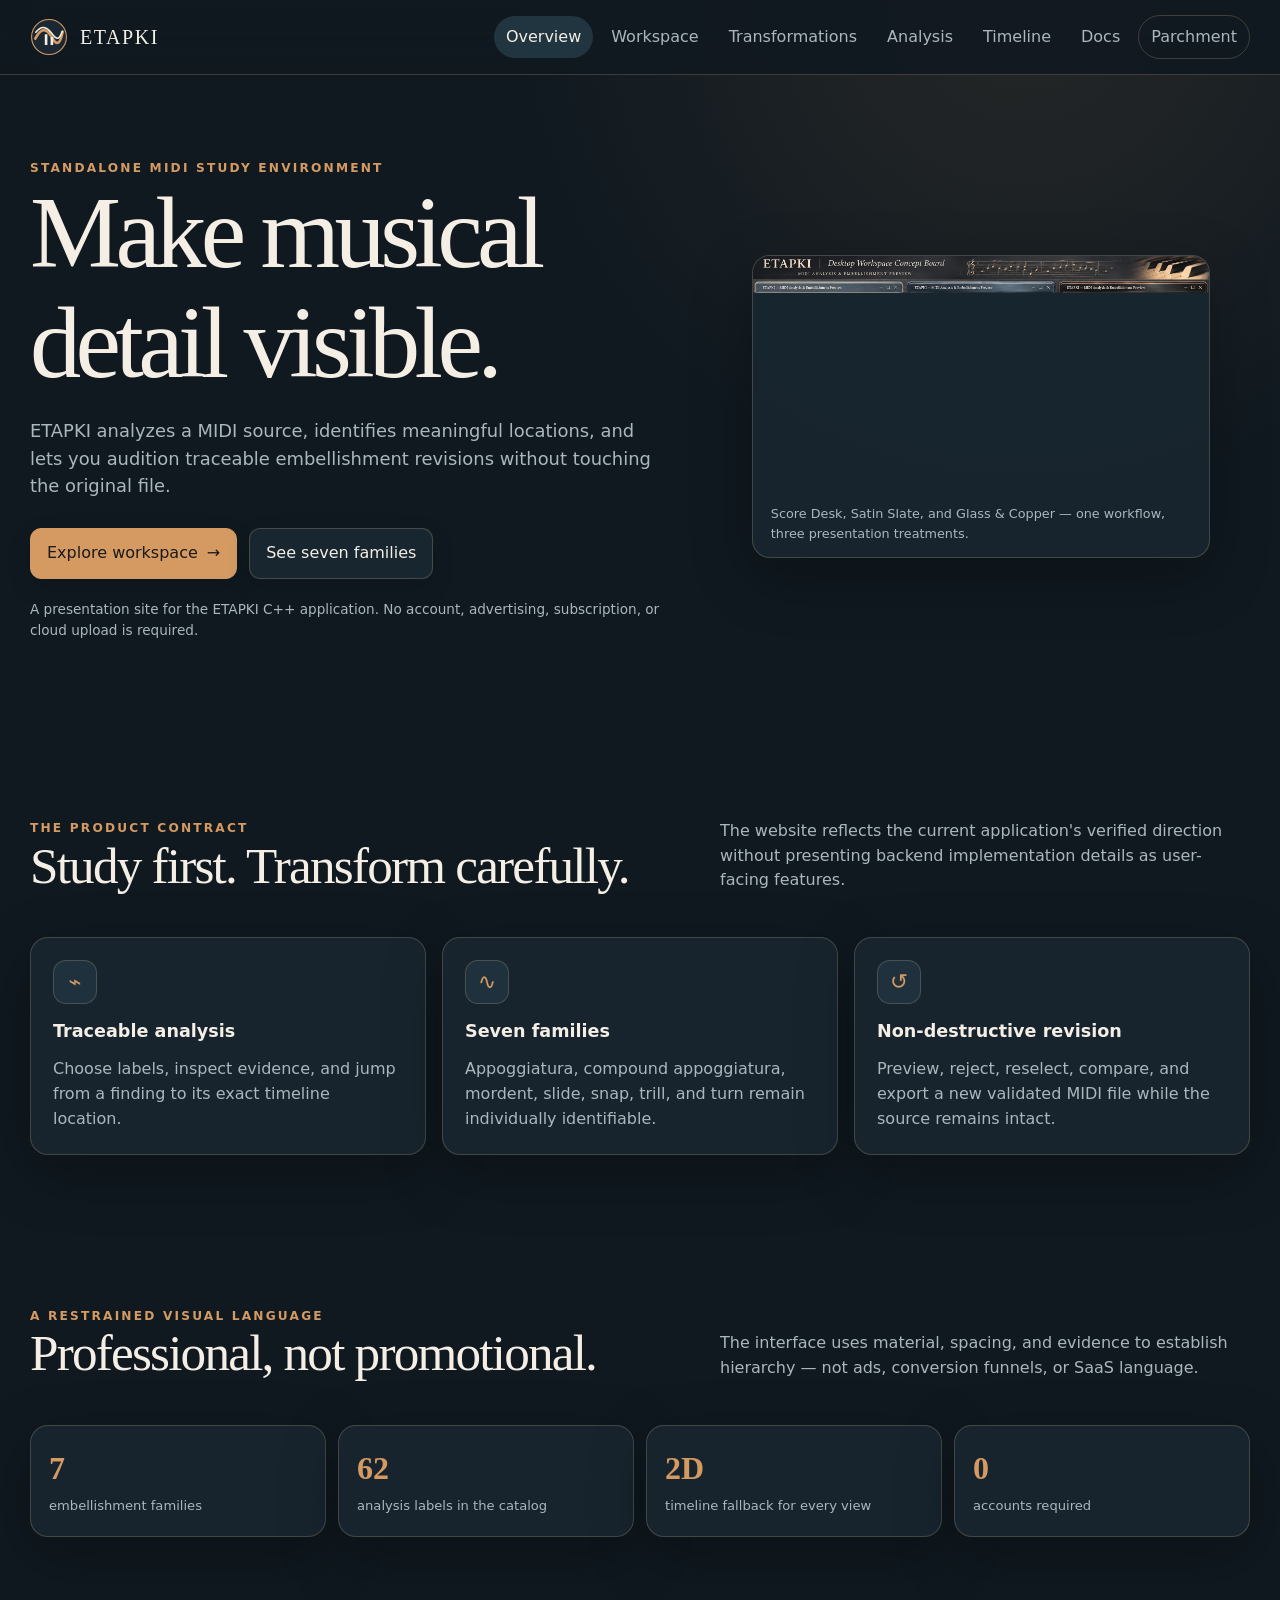
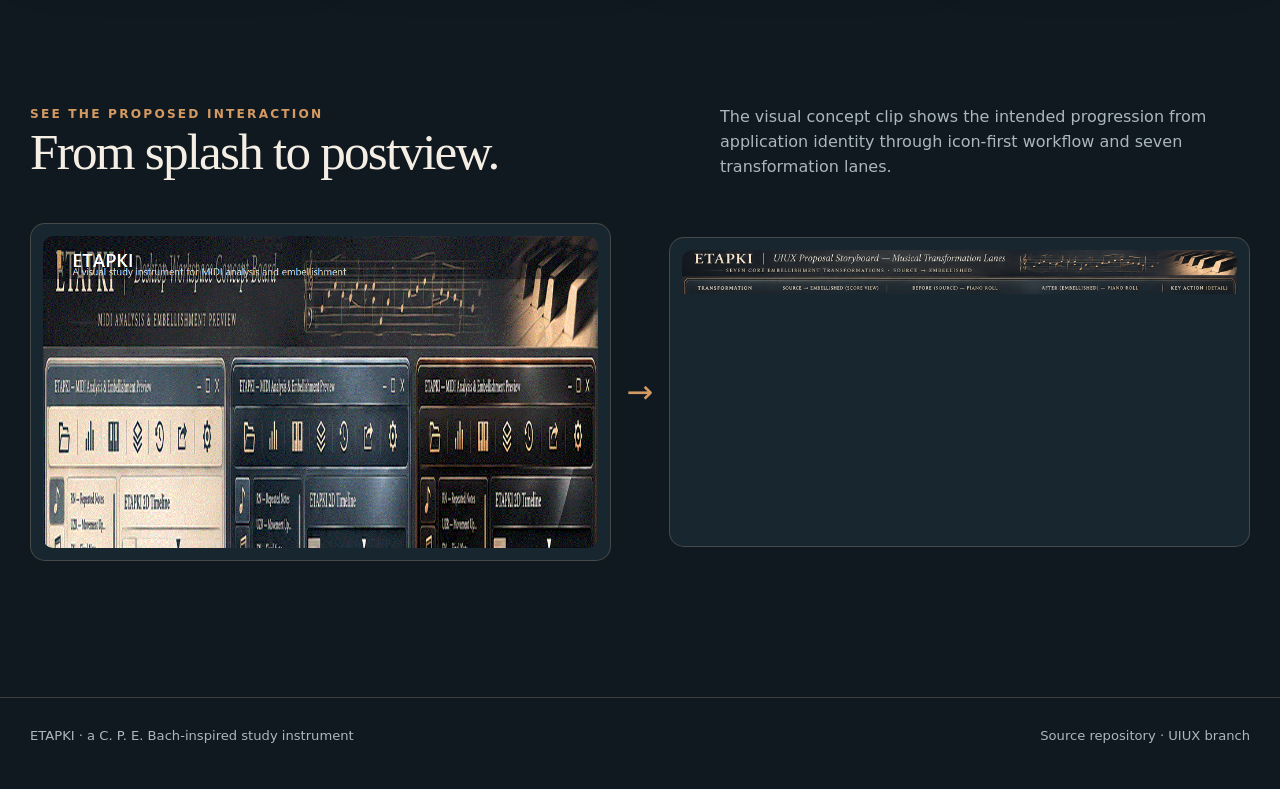
==== ETAPKI/index.html @ e54b06b9 "Add ETAPKI multi-page UIUX site" ====
<!doctype html>
<html lang="en" data-theme="midnight">
<head>
  <meta charset="utf-8">
  <meta name="viewport" content="width=device-width, initial-scale=1">
  <meta name="description" content="ETAPKI — a non-destructive MIDI analysis, embellishment, preview, and export environment.">
  <title>ETAPKI — MIDI Analysis & Embellishment</title>
  <link rel="icon" href="assets/favicon.svg">
  <link rel="stylesheet" href="styles.css">
</head>
<body>
<div class="site-shell">
  <header class="topbar"><div class="container nav">
    <a class="brand" href="index.html"><img src="assets/logo-mark.svg" alt=""><span>ETAPKI</span></a>
    <nav class="nav-links" aria-label="Primary navigation">
      <a href="index.html" aria-current="page">Overview</a>
      <a href="workspace.html">Workspace</a>
      <a href="transformations.html">Transformations</a>
      <a href="analysis.html">Analysis</a>
      <a href="timeline.html">Timeline</a>
      <a href="documentation.html">Docs</a>
      <button class="theme-toggle" data-theme-toggle type="button">Parchment</button>
    </nav>
  </div></header>

  <main>
    <section class="container hero">
      <div>
        <div class="eyebrow">Standalone MIDI study environment</div>
        <h1>Make musical detail visible.</h1>
        <p class="lede">ETAPKI analyzes a MIDI source, identifies meaningful locations, and lets you audition traceable embellishment revisions without touching the original file.</p>
        <div class="actions"><a class="button primary" href="workspace.html">Explore workspace <span aria-hidden="true">→</span></a><a class="button" href="transformations.html">See seven families</a></div>
        <p class="hero-note">A presentation site for the ETAPKI C++ application. No account, advertising, subscription, or cloud upload is required.</p>
      </div>
      <figure class="hero-panel"><img src="assets/uiux-concept-board.png" alt="Three ETAPKI workspace material directions with an icon toolbar and musical timeline"><figcaption class="caption">Score Desk, Satin Slate, and Glass &amp; Copper — one workflow, three presentation treatments.</figcaption></figure>
    </section>

    <section class="section"><div class="container">
      <div class="section-heading"><div><div class="eyebrow">The product contract</div><h2>Study first. Transform carefully.</h2></div><p>The website reflects the current application's verified direction without presenting backend implementation details as user-facing features.</p></div>
      <div class="grid-3">
        <article class="card"><div class="card-icon">⌁</div><h3>Traceable analysis</h3><p>Choose labels, inspect evidence, and jump from a finding to its exact timeline location.</p></article>
        <article class="card"><div class="card-icon">∿</div><h3>Seven families</h3><p>Appoggiatura, compound appoggiatura, mordent, slide, snap, trill, and turn remain individually identifiable.</p></article>
        <article class="card"><div class="card-icon">↺</div><h3>Non-destructive revision</h3><p>Preview, reject, reselect, compare, and export a new validated MIDI file while the source remains intact.</p></article>
      </div>
    </div></section>

    <section class="section"><div class="container">
      <div class="section-heading"><div><div class="eyebrow">A restrained visual language</div><h2>Professional, not promotional.</h2></div><p>The interface uses material, spacing, and evidence to establish hierarchy — not ads, conversion funnels, or SaaS language.</p></div>
      <div class="stat-row"><div class="metric"><strong>7</strong><span>embellishment families</span></div><div class="metric"><strong>62</strong><span>analysis labels in the catalog</span></div><div class="metric"><strong>2D</strong><span>timeline fallback for every view</span></div><div class="metric"><strong>0</strong><span>accounts required</span></div></div>
    </div></section>

    <section class="section"><div class="container">
      <div class="section-heading"><div><div class="eyebrow">See the proposed interaction</div><h2>From splash to postview.</h2></div><p>The visual concept clip shows the intended progression from application identity through icon-first workflow and seven transformation lanes.</p></div>
      <div class="compare"><div class="compare-panel"><img src="assets/concept-preview.gif" alt="Animated ETAPKI UIUX concept preview"></div><div class="compare-arrow" aria-hidden="true">→</div><div class="compare-panel"><img src="assets/seven-transformation-lanes.png" alt="Seven musical transformation lanes showing source and embellished patterns"></div></div>
    </div></section>
  </main>
  <footer class="footer"><div class="container footer-row"><span>ETAPKI · a C. P. E. Bach-inspired study instrument</span><span><a href="https://github.com/Harris-Software-Solutions-LLC/ETAPKI">Source repository</a> · UIUX branch</span></div></footer>
</div>
<script src="app.js"></script>
</body>
</html>
---- ETAPKI/styles.css ----
:root {
  color-scheme: dark;
  --ink: #f4eee5;
  --muted: #aab7bd;
  --canvas: #101920;
  --panel: #182630;
  --panel-raised: #213541;
  --line: rgba(229, 194, 149, .22);
  --copper: #d49a62;
  --blue: #73a9c7;
  --green: #79b392;
  --red: #e17c72;
  --shadow: 0 18px 60px rgba(0, 0, 0, .28);
  --radius: 18px;
  --max: 1220px;
  font-family: Inter, ui-sans-serif, system-ui, -apple-system, BlinkMacSystemFont, "Segoe UI", sans-serif;
}

html[data-theme="parchment"] {
  color-scheme: light;
  --ink: #1c2b35;
  --muted: #53616a;
  --canvas: #f3efe6;
  --panel: #e6e0d4;
  --panel-raised: #fbf9f4;
  --line: rgba(36, 55, 70, .17);
  --shadow: 0 18px 60px rgba(54, 44, 30, .14);
}

html[data-theme="gloss"] {
  --canvas: #0b1117;
  --panel: rgba(31, 45, 56, .9);
  --panel-raised: rgba(42, 57, 68, .94);
  --line: rgba(242, 211, 173, .35);
  --shadow: 0 22px 70px rgba(0, 0, 0, .46);
}

* { box-sizing: border-box; }
body { margin: 0; min-width: 320px; background: var(--canvas); color: var(--ink); line-height: 1.55; }
a { color: inherit; text-decoration: none; }
button, input { font: inherit; }
button { color: inherit; }

.site-shell { min-height: 100vh; background: radial-gradient(circle at 80% 0, rgba(212,154,98,.11), transparent 32rem), var(--canvas); }
.container { width: min(calc(100% - 40px), var(--max)); margin: 0 auto; }
.topbar { position: sticky; top: 0; z-index: 20; border-bottom: 1px solid var(--line); background: color-mix(in srgb, var(--canvas) 88%, transparent); backdrop-filter: blur(18px); }
.nav { display: flex; align-items: center; justify-content: space-between; min-height: 74px; gap: 24px; }
.brand { display: inline-flex; align-items: center; gap: 12px; font-family: Georgia, serif; font-size: 1.25rem; letter-spacing: .08em; }
.brand img { width: 38px; height: 38px; }
.nav-links { display: flex; align-items: center; gap: 6px; flex-wrap: wrap; }
.nav-links a, .nav-links button { border: 0; border-radius: 999px; background: transparent; color: var(--muted); padding: 9px 12px; cursor: pointer; }
.nav-links a:hover, .nav-links a[aria-current="page"], .nav-links button:hover { background: var(--panel-raised); color: var(--ink); }
.theme-toggle { border: 1px solid var(--line) !important; }

.hero { display: grid; grid-template-columns: 1.08fr .92fr; align-items: center; gap: 50px; padding: 84px 0 72px; }
.eyebrow { color: var(--copper); font-size: .76rem; font-weight: 800; letter-spacing: .18em; text-transform: uppercase; }
h1, h2, h3 { line-height: 1.08; margin: 0 0 16px; }
h1 { max-width: 760px; font-family: Georgia, serif; font-size: clamp(3rem, 8vw, 6.7rem); font-weight: 500; letter-spacing: -.055em; }
h2 { font-family: Georgia, serif; font-size: clamp(2rem, 4vw, 3.5rem); font-weight: 500; letter-spacing: -.035em; }
h3 { font-size: 1.1rem; }
.lede { max-width: 650px; color: var(--muted); font-size: 1.12rem; }
.actions { display: flex; gap: 12px; flex-wrap: wrap; margin-top: 28px; }
.button { display: inline-flex; align-items: center; justify-content: center; gap: 9px; border: 1px solid var(--line); border-radius: 11px; padding: 12px 16px; background: var(--panel); color: var(--ink); cursor: pointer; box-shadow: 0 8px 24px rgba(0,0,0,.12); }
.button:hover, .button.primary { border-color: var(--copper); background: color-mix(in srgb, var(--copper) 20%, var(--panel)); }
.button.primary { background: var(--copper); color: #1a1a19; }
.button.small { padding: 8px 11px; font-size: .86rem; }
.hero-note { margin-top: 20px; color: var(--muted); font-size: .85rem; }

.hero-panel, .card, .workspace-panel, .timeline-card, .metric { border: 1px solid var(--line); border-radius: var(--radius); background: color-mix(in srgb, var(--panel) 93%, transparent); box-shadow: var(--shadow); }
.hero-panel { position: relative; overflow: hidden; }
.hero-panel img { display: block; width: 100%; height: auto; }
.hero-panel .caption { padding: 14px 18px; color: var(--muted); font-size: .8rem; }

.section { padding: 76px 0; }
.section-heading { display: flex; justify-content: space-between; align-items: end; gap: 28px; margin-bottom: 28px; }
.section-heading p { max-width: 530px; color: var(--muted); }
.grid-3 { display: grid; grid-template-columns: repeat(3, 1fr); gap: 16px; }
.grid-2 { display: grid; grid-template-columns: repeat(2, 1fr); gap: 18px; }
.card { padding: 22px; }
.card p { color: var(--muted); margin-bottom: 0; }
.card-icon, .family-icon, .tool-icon { display: inline-grid; place-items: center; border: 1px solid var(--line); color: var(--copper); background: color-mix(in srgb, var(--panel-raised) 80%, transparent); }
.card-icon { width: 44px; height: 44px; border-radius: 13px; margin-bottom: 18px; font-size: 1.35rem; }
.tag { display: inline-flex; border: 1px solid var(--line); border-radius: 999px; padding: 4px 9px; color: var(--muted); font-size: .74rem; }
.stat-row { display: grid; grid-template-columns: repeat(4, 1fr); gap: 12px; }
.metric { padding: 18px; }
.metric strong { display: block; color: var(--copper); font-family: Georgia, serif; font-size: 2rem; }
.metric span { color: var(--muted); font-size: .82rem; }

.page-header { padding: 66px 0 34px; max-width: 850px; }
.page-header p { color: var(--muted); font-size: 1.08rem; }
.breadcrumb { color: var(--muted); font-size: .82rem; margin-bottom: 14px; }
.breadcrumb a { color: var(--copper); }

.workspace { display: grid; grid-template-columns: 230px minmax(0, 1fr) 286px; gap: 12px; min-height: 600px; }
.workspace-panel { padding: 14px; min-width: 0; }
.panel-title { display: flex; align-items: center; justify-content: space-between; gap: 10px; border-bottom: 1px solid var(--line); padding: 4px 2px 12px; margin-bottom: 12px; }
.panel-title strong { font-size: .88rem; }
.panel-title span { color: var(--muted); font-size: .72rem; }
.rail { display: grid; gap: 8px; margin-bottom: 18px; }
.tool-button { display: flex; align-items: center; gap: 10px; width: 100%; border: 1px solid transparent; border-radius: 12px; padding: 10px; background: transparent; color: var(--muted); cursor: pointer; text-align: left; }
.tool-button:hover, .tool-button.active { border-color: var(--line); background: var(--panel-raised); color: var(--ink); }
.tool-icon { flex: 0 0 30px; width: 30px; height: 30px; border-radius: 9px; font-size: 1rem; }
.tool-label { font-size: .82rem; }
.label-list, .variant-list { display: grid; gap: 6px; max-height: 380px; overflow: auto; }
.list-item { border: 1px solid transparent; border-radius: 10px; background: transparent; color: var(--muted); padding: 8px 9px; cursor: pointer; font-size: .8rem; text-align: left; }
.list-item:hover, .list-item.active { border-color: var(--line); background: var(--panel-raised); color: var(--ink); }
.timeline { min-height: 460px; display: grid; grid-template-rows: auto 1fr auto; gap: 12px; }
.timeline-toolbar { display: flex; justify-content: space-between; align-items: center; gap: 10px; flex-wrap: wrap; }
.timeline-toolbar .tools { display: flex; gap: 6px; }
.timeline-grid { position: relative; overflow: hidden; min-height: 370px; border: 1px solid var(--line); border-radius: 14px; background: repeating-linear-gradient(to right, transparent 0, transparent 74px, var(--line) 75px), repeating-linear-gradient(to bottom, transparent 0, transparent 42px, var(--line) 43px), color-mix(in srgb, var(--canvas) 75%, var(--panel)); }
.timeline-grid::before { content: ""; position: absolute; inset: 0 auto 0 46px; width: 1px; background: var(--line); box-shadow: 74px 0 0 var(--line), 148px 0 0 var(--line), 222px 0 0 var(--line), 296px 0 0 var(--line), 370px 0 0 var(--line), 444px 0 0 var(--line), 518px 0 0 var(--line), 592px 0 0 var(--line); opacity: .6; }
.piano { position: absolute; left: 0; top: 0; bottom: 0; width: 46px; border-right: 1px solid var(--line); background: linear-gradient(var(--panel-raised), var(--panel)); }
.piano span { display: block; height: 24px; border-bottom: 1px solid var(--line); }
.note { position: absolute; height: 18px; border: 1px solid color-mix(in srgb, var(--blue) 70%, white); border-radius: 5px; background: var(--blue); box-shadow: 0 3px 10px rgba(115,169,199,.22); transition: transform .25s, background .25s; }
.note.source { background: color-mix(in srgb, var(--muted) 52%, transparent); border-color: var(--muted); opacity: .7; }
.note.revision { background: var(--copper); border-color: #f2c58e; }
.target-marker { position: absolute; top: 10px; bottom: 10px; width: 2px; background: var(--copper); box-shadow: 0 0 0 5px rgba(212,154,98,.12); }
.target-marker::before { content: ""; position: absolute; top: -2px; left: -5px; border: 5px solid transparent; border-top-color: var(--copper); }
.playhead { position: absolute; top: 0; bottom: 0; width: 2px; background: var(--ink); opacity: .8; }
.timeline-legend { display: flex; gap: 14px; flex-wrap: wrap; color: var(--muted); font-size: .76rem; }
.legend-dot { display: inline-block; width: 10px; height: 10px; border-radius: 3px; margin-right: 5px; background: var(--blue); }
.legend-dot.source { background: var(--muted); }
.legend-dot.revision { background: var(--copper); }
.family-grid { display: grid; grid-template-columns: repeat(4, 1fr); gap: 12px; }
.family-card { display: grid; gap: 12px; border: 1px solid var(--line); border-radius: 15px; background: var(--panel); padding: 15px; }
.family-card:hover { border-color: var(--copper); transform: translateY(-2px); transition: .2s ease; }
.family-icon { width: 48px; height: 48px; border-radius: 14px; font-size: 1.35rem; }
.family-card p { color: var(--muted); font-size: .86rem; margin: 0; }
.family-card .family-link { color: var(--copper); font-size: .78rem; }
.compare { display: grid; grid-template-columns: 1fr auto 1fr; gap: 16px; align-items: center; }
.compare-panel { border: 1px solid var(--line); border-radius: 15px; padding: 12px; background: var(--panel); }
.compare-panel img { display: block; width: 100%; border-radius: 10px; }
.compare-arrow { color: var(--copper); font-size: 2rem; }
.code-note { border-left: 3px solid var(--copper); padding: 12px 16px; background: color-mix(in srgb, var(--panel) 70%, transparent); color: var(--muted); }
.table-wrap { overflow-x: auto; border: 1px solid var(--line); border-radius: 14px; }
table { width: 100%; border-collapse: collapse; min-width: 680px; }
th, td { padding: 12px 14px; border-bottom: 1px solid var(--line); text-align: left; vertical-align: top; }
th { color: var(--copper); font-size: .78rem; letter-spacing: .08em; text-transform: uppercase; }
td { color: var(--muted); font-size: .88rem; }
td strong { color: var(--ink); }
.footer { margin-top: 60px; border-top: 1px solid var(--line); padding: 28px 0 42px; color: var(--muted); font-size: .82rem; }
.footer-row { display: flex; justify-content: space-between; gap: 18px; flex-wrap: wrap; }
.notice { display: flex; gap: 10px; align-items: flex-start; border: 1px solid rgba(212,154,98,.4); border-radius: 13px; padding: 13px 15px; background: rgba(212,154,98,.08); color: var(--muted); }
.notice strong { color: var(--ink); }
.hidden { display: none !important; }

@media (max-width: 1000px) {
  .hero { grid-template-columns: 1fr; }
  .workspace { grid-template-columns: 190px minmax(0, 1fr); }
  .workspace > .workspace-panel:last-child { grid-column: 1 / -1; }
  .family-grid { grid-template-columns: repeat(3, 1fr); }
}
@media (max-width: 700px) {
  .container { width: min(calc(100% - 26px), var(--max)); }
  .nav { align-items: flex-start; flex-direction: column; padding: 14px 0; }
  .nav-links { width: 100%; overflow-x: auto; flex-wrap: nowrap; }
  .section { padding: 54px 0; }
  .grid-3, .grid-2, .stat-row { grid-template-columns: 1fr; }
  .workspace { grid-template-columns: 1fr; }
  .workspace > .workspace-panel:last-child { grid-column: auto; }
  .family-grid { grid-template-columns: repeat(2, 1fr); }
  .compare { grid-template-columns: 1fr; }
  .compare-arrow { transform: rotate(90deg); justify-self: center; }
}
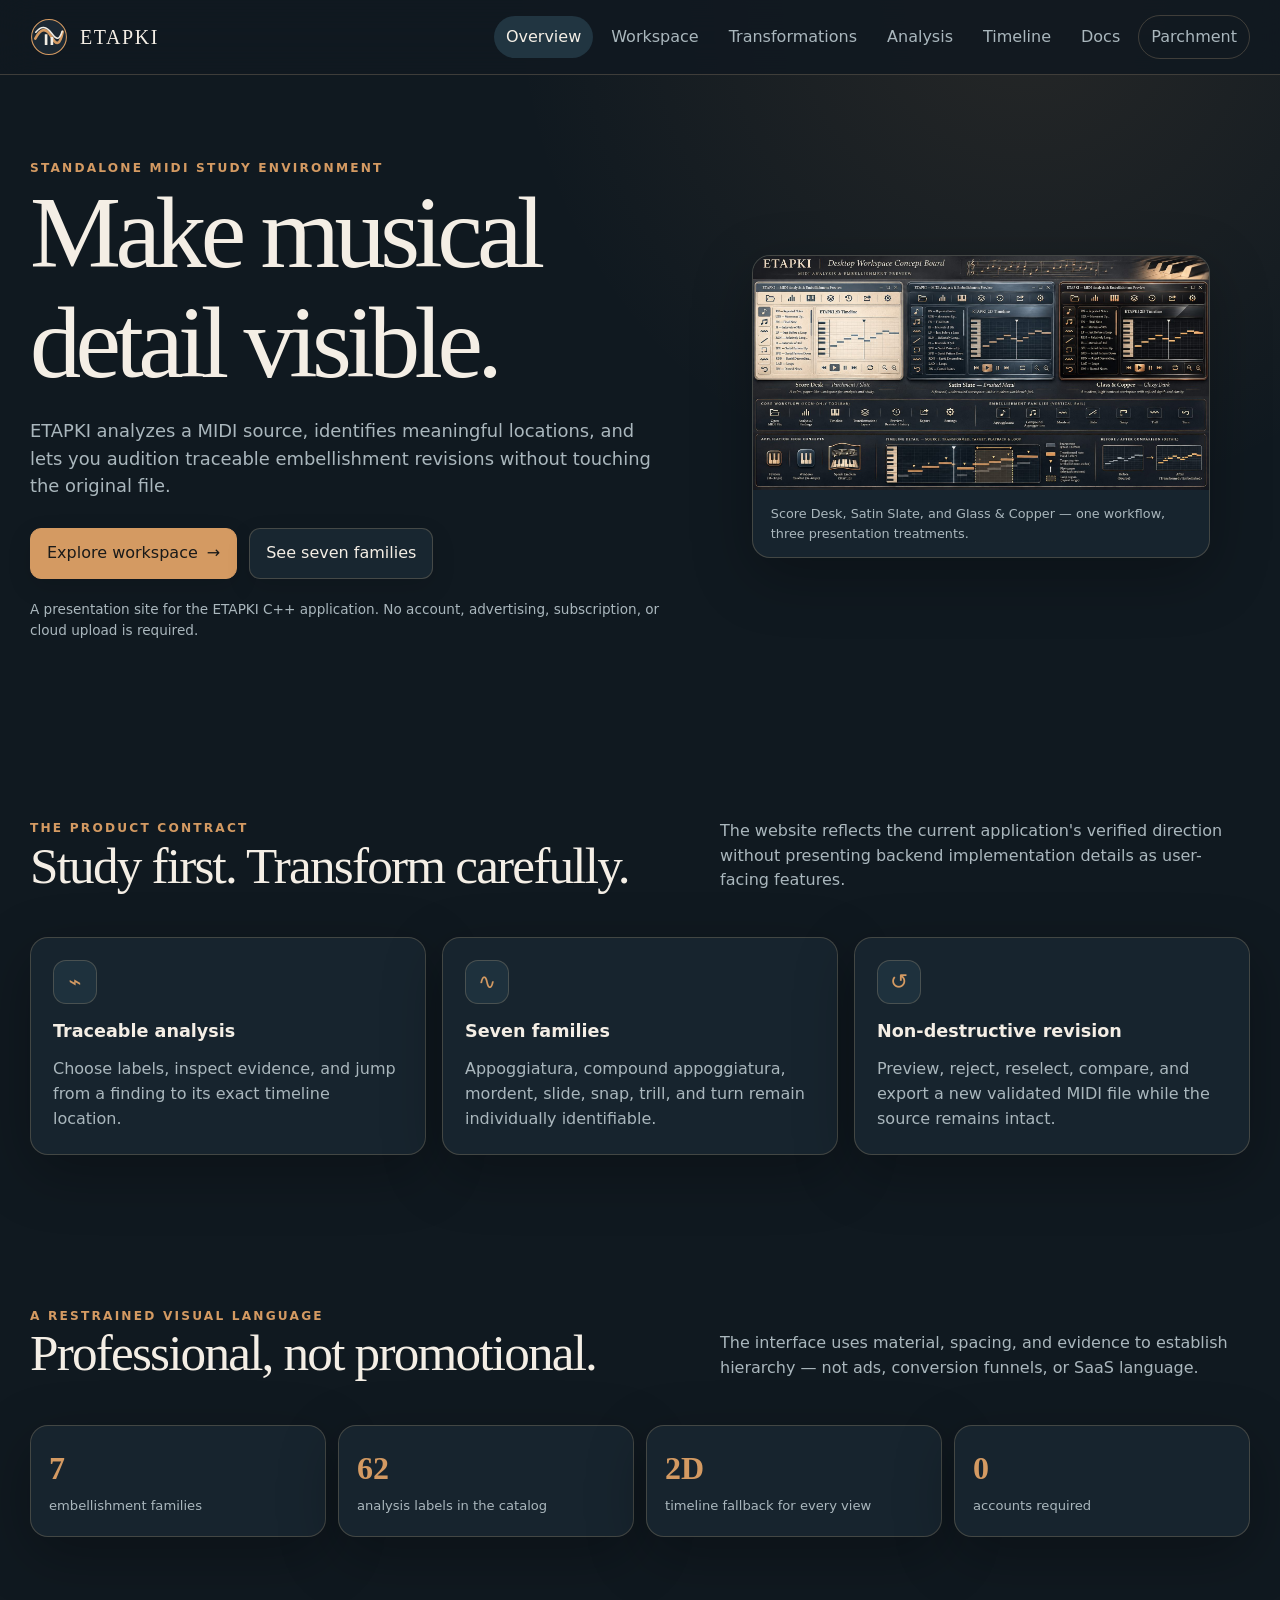
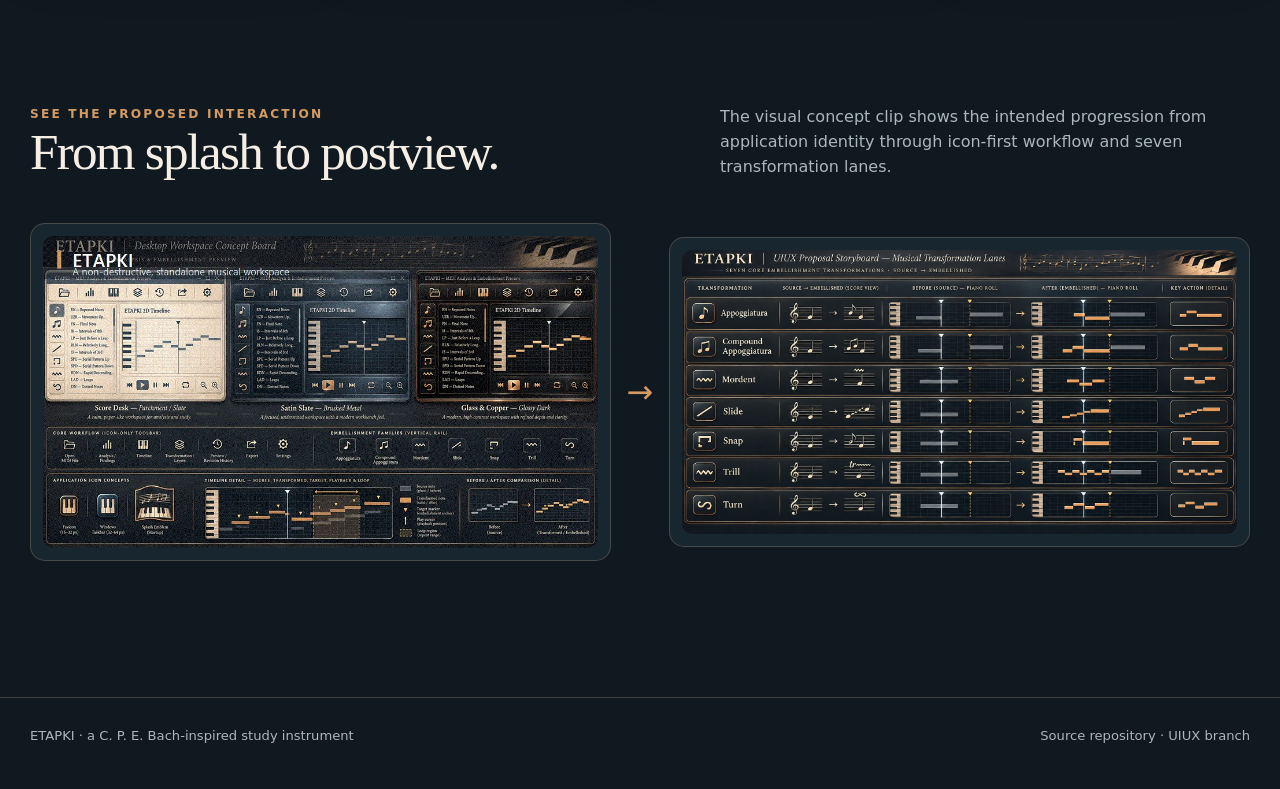
==== commit 2577d2da: "Fix ETAPKI Pages image delivery" ====
--- a/ETAPKI/index.html
+++ b/ETAPKI/index.html
@@ -32,7 +32,7 @@
         <div class="actions"><a class="button primary" href="workspace.html">Explore workspace <span aria-hidden="true">→</span></a><a class="button" href="transformations.html">See seven families</a></div>
         <p class="hero-note">A presentation site for the ETAPKI C++ application. No account, advertising, subscription, or cloud upload is required.</p>
       </div>
-      <figure class="hero-panel"><img src="assets/uiux-concept-board.png" alt="Three ETAPKI workspace material directions with an icon toolbar and musical timeline"><figcaption class="caption">Score Desk, Satin Slate, and Glass &amp; Copper — one workflow, three presentation treatments.</figcaption></figure>
+      <figure class="hero-panel"><img src="assets/uiux-concept-board.jpg" alt="Three ETAPKI workspace material directions with an icon toolbar and musical timeline" loading="lazy"><figcaption class="caption">Score Desk, Satin Slate, and Glass &amp; Copper — one workflow, three presentation treatments.</figcaption></figure>
     </section>
 
     <section class="section"><div class="container">
@@ -51,12 +51,11 @@
 
     <section class="section"><div class="container">
       <div class="section-heading"><div><div class="eyebrow">See the proposed interaction</div><h2>From splash to postview.</h2></div><p>The visual concept clip shows the intended progression from application identity through icon-first workflow and seven transformation lanes.</p></div>
-      <div class="compare"><div class="compare-panel"><img src="assets/concept-preview.gif" alt="Animated ETAPKI UIUX concept preview"></div><div class="compare-arrow" aria-hidden="true">→</div><div class="compare-panel"><img src="assets/seven-transformation-lanes.png" alt="Seven musical transformation lanes showing source and embellished patterns"></div></div>
+      <div class="compare"><div class="compare-panel"><img class="concept-preview" src="assets/concept-preview.jpg" alt="ETAPKI UIUX concept preview" loading="lazy"></div><div class="compare-arrow" aria-hidden="true">→</div><div class="compare-panel"><img src="assets/seven-transformation-lanes.jpg" alt="Seven musical transformation lanes showing source and embellished patterns" loading="lazy"></div></div>
     </div></section>
   </main>
   <footer class="footer"><div class="container footer-row"><span>ETAPKI · a C. P. E. Bach-inspired study instrument</span><span><a href="https://github.com/Harris-Software-Solutions-LLC/ETAPKI">Source repository</a> · UIUX branch</span></div></footer>
 </div>
 <script src="app.js"></script>
 </body>
-</html>
-
+</html>
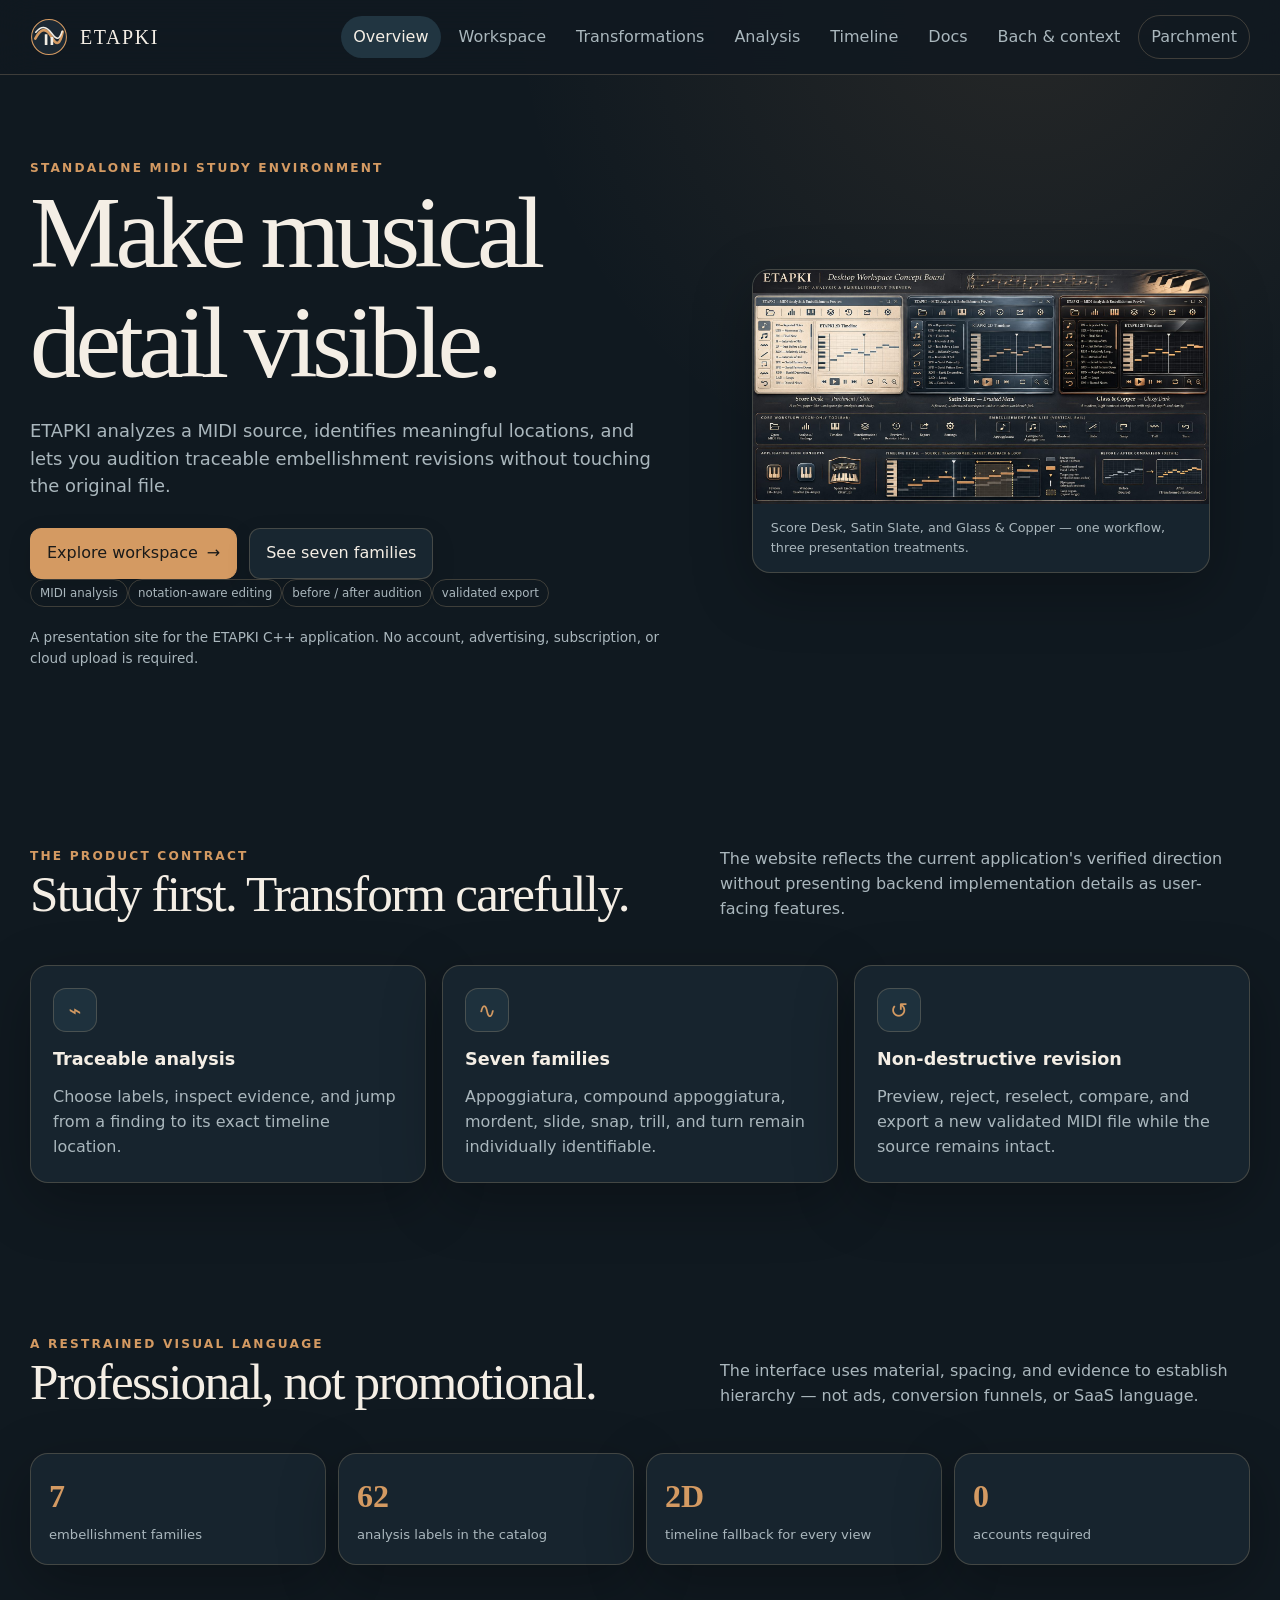
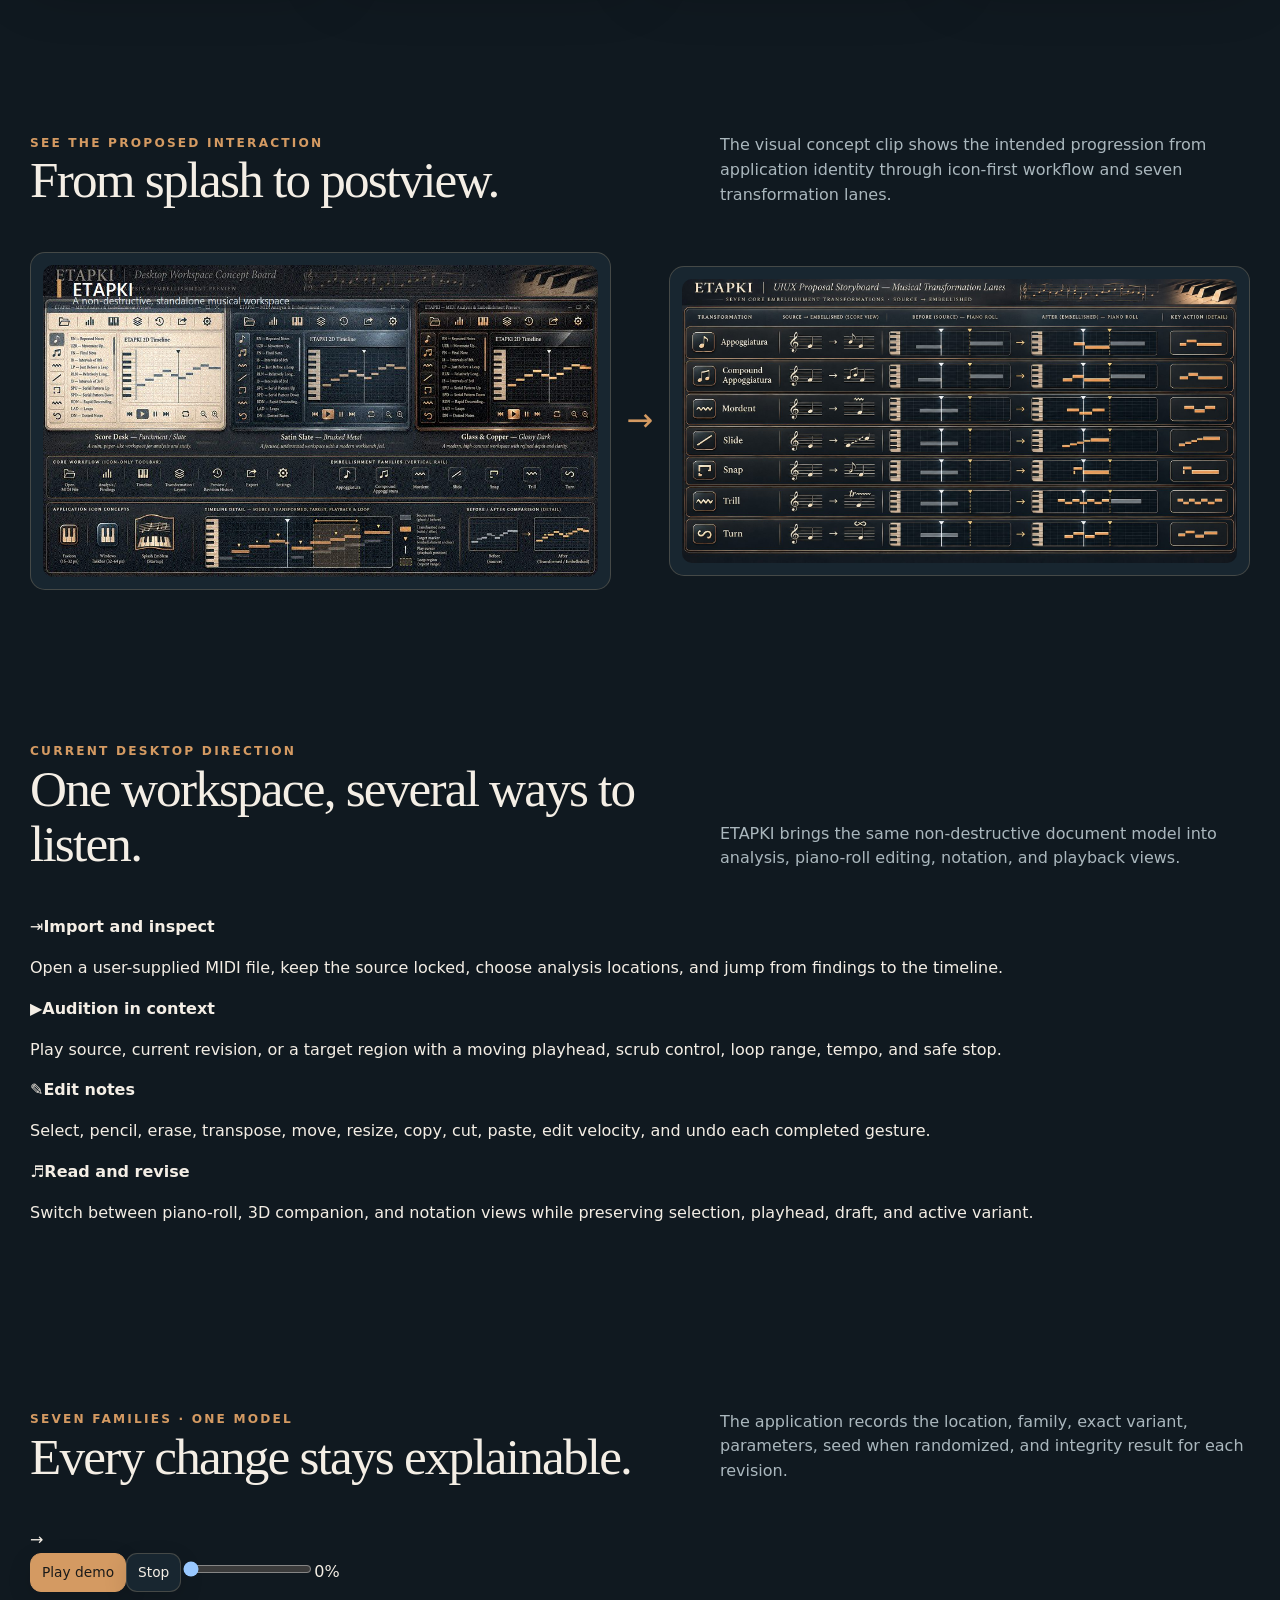
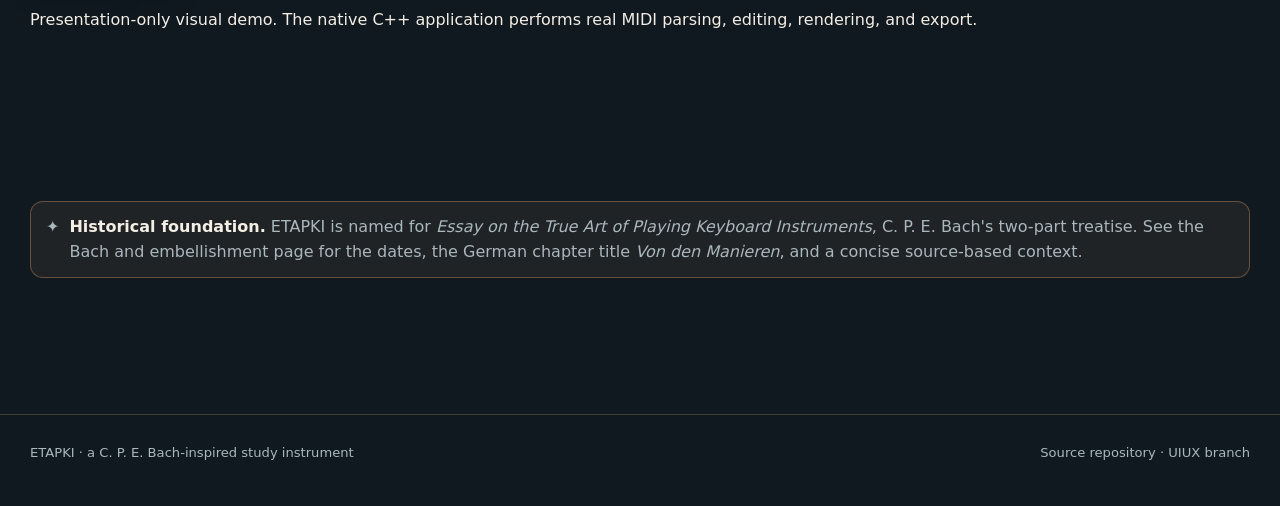
==== commit 395e4aba: "Update ETAPKI public site UI and context" ====
--- a/ETAPKI/index.html
+++ b/ETAPKI/index.html
@@ -18,7 +18,7 @@
       <a href="transformations.html">Transformations</a>
       <a href="analysis.html">Analysis</a>
       <a href="timeline.html">Timeline</a>
-      <a href="documentation.html">Docs</a>
+      <a href="documentation.html">Docs</a><a href="history.html">Bach &amp; context</a>
       <button class="theme-toggle" data-theme-toggle type="button">Parchment</button>
     </nav>
   </div></header>
@@ -30,6 +30,7 @@
         <h1>Make musical detail visible.</h1>
         <p class="lede">ETAPKI analyzes a MIDI source, identifies meaningful locations, and lets you audition traceable embellishment revisions without touching the original file.</p>
         <div class="actions"><a class="button primary" href="workspace.html">Explore workspace <span aria-hidden="true">→</span></a><a class="button" href="transformations.html">See seven families</a></div>
+        <div class="hero-kicker"><span class="tag">MIDI analysis</span><span class="tag">notation-aware editing</span><span class="tag">before / after audition</span><span class="tag">validated export</span></div>
         <p class="hero-note">A presentation site for the ETAPKI C++ application. No account, advertising, subscription, or cloud upload is required.</p>
       </div>
       <figure class="hero-panel"><img src="assets/uiux-concept-board.jpg" alt="Three ETAPKI workspace material directions with an icon toolbar and musical timeline" loading="lazy"><figcaption class="caption">Score Desk, Satin Slate, and Glass &amp; Copper — one workflow, three presentation treatments.</figcaption></figure>
@@ -53,9 +54,31 @@
       <div class="section-heading"><div><div class="eyebrow">See the proposed interaction</div><h2>From splash to postview.</h2></div><p>The visual concept clip shows the intended progression from application identity through icon-first workflow and seven transformation lanes.</p></div>
       <div class="compare"><div class="compare-panel"><img class="concept-preview" src="assets/concept-preview.jpg" alt="ETAPKI UIUX concept preview" loading="lazy"></div><div class="compare-arrow" aria-hidden="true">→</div><div class="compare-panel"><img src="assets/seven-transformation-lanes.jpg" alt="Seven musical transformation lanes showing source and embellished patterns" loading="lazy"></div></div>
     </div></section>
+
+    <section class="section"><div class="container">
+      <div class="section-heading"><div><div class="eyebrow">Current desktop direction</div><h2>One workspace, several ways to listen.</h2></div><p>ETAPKI brings the same non-destructive document model into analysis, piano-roll editing, notation, and playback views.</p></div>
+      <div class="feature-grid">
+        <article class="feature-card"><span class="feature-icon">⇥</span><strong>Import and inspect</strong><p>Open a user-supplied MIDI file, keep the source locked, choose analysis locations, and jump from findings to the timeline.</p></article>
+        <article class="feature-card"><span class="feature-icon">▶</span><strong>Audition in context</strong><p>Play source, current revision, or a target region with a moving playhead, scrub control, loop range, tempo, and safe stop.</p></article>
+        <article class="feature-card"><span class="feature-icon">✎</span><strong>Edit notes</strong><p>Select, pencil, erase, transpose, move, resize, copy, cut, paste, edit velocity, and undo each completed gesture.</p></article>
+        <article class="feature-card"><span class="feature-icon">♬</span><strong>Read and revise</strong><p>Switch between piano-roll, 3D companion, and notation views while preserving selection, playhead, draft, and active variant.</p></article>
+      </div>
+    </div></section>
+
+    <section class="section"><div class="container">
+      <div class="section-heading"><div><div class="eyebrow">Seven families · one model</div><h2>Every change stays explainable.</h2></div><p>The application records the location, family, exact variant, parameters, seed when randomized, and integrity result for each revision.</p></div>
+      <div class="notation-strip"><div class="notation-panel" aria-label="Source notation example"></div><div class="notation-arrow" aria-hidden="true">→</div><div class="notation-panel revision" aria-label="Embellished notation example"></div></div>
+      <div class="transport"><button class="button small primary" data-demo-play type="button" aria-pressed="false">Play demo</button><button class="button small" data-demo-stop type="button">Stop</button><input class="scrub" data-demo-scrub type="range" min="0" max="100" value="0" aria-label="Demo playhead"><span class="transport-readout" data-demo-readout>0%</span></div>
+      <p class="source-note" data-demo-status>Presentation-only visual demo. The native C++ application performs real MIDI parsing, editing, rendering, and export.</p>
+    </div></section>
+
+    <section class="section"><div class="container">
+      <div class="notice"><span aria-hidden="true">✦</span><span><strong>Historical foundation.</strong> ETAPKI is named for <em>Essay on the True Art of Playing Keyboard Instruments</em>, C. P. E. Bach's two-part treatise. See the <a href="history.html">Bach and embellishment page</a> for the dates, the German chapter title <em>Von den Manieren</em>, and a concise source-based context.</span></div>
+    </div></section>
   </main>
   <footer class="footer"><div class="container footer-row"><span>ETAPKI · a C. P. E. Bach-inspired study instrument</span><span><a href="https://github.com/Harris-Software-Solutions-LLC/ETAPKI">Source repository</a> · UIUX branch</span></div></footer>
 </div>
 <script src="app.js"></script>
 </body>
-</html>+</html>
+
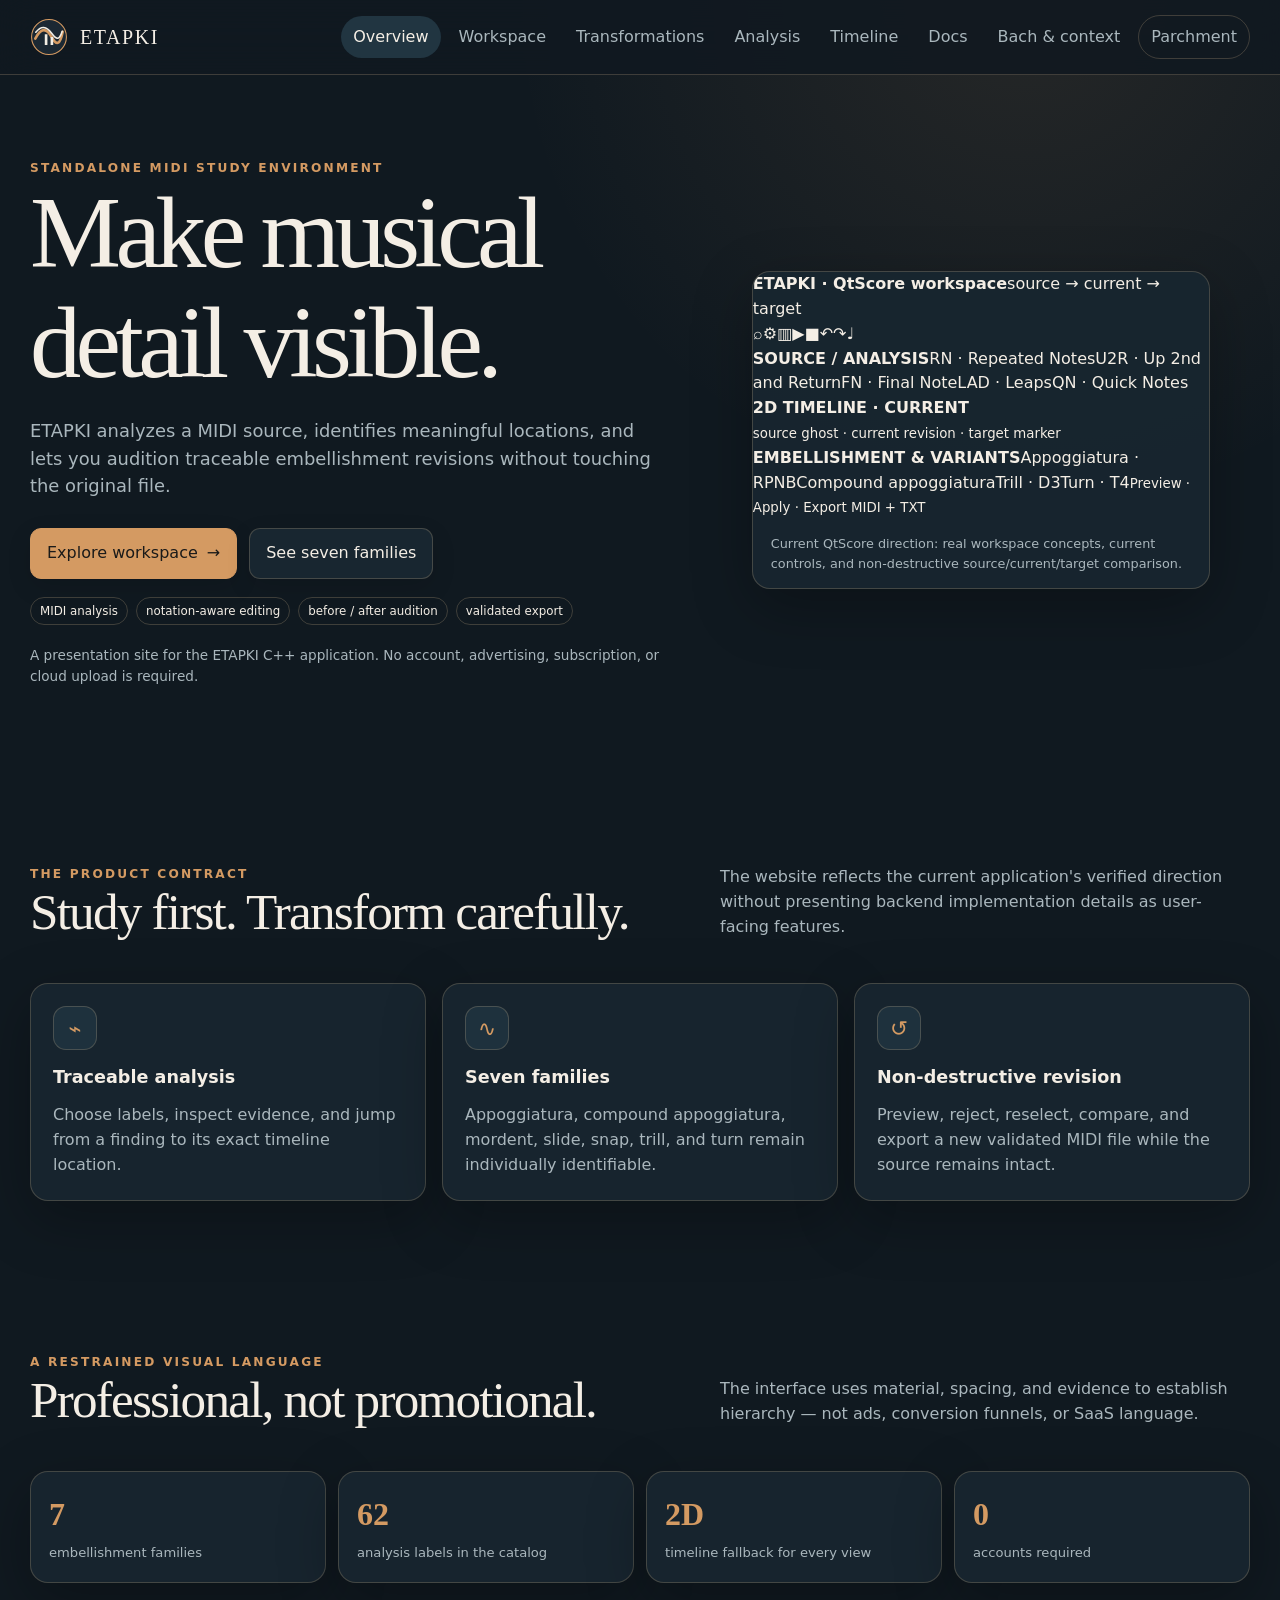
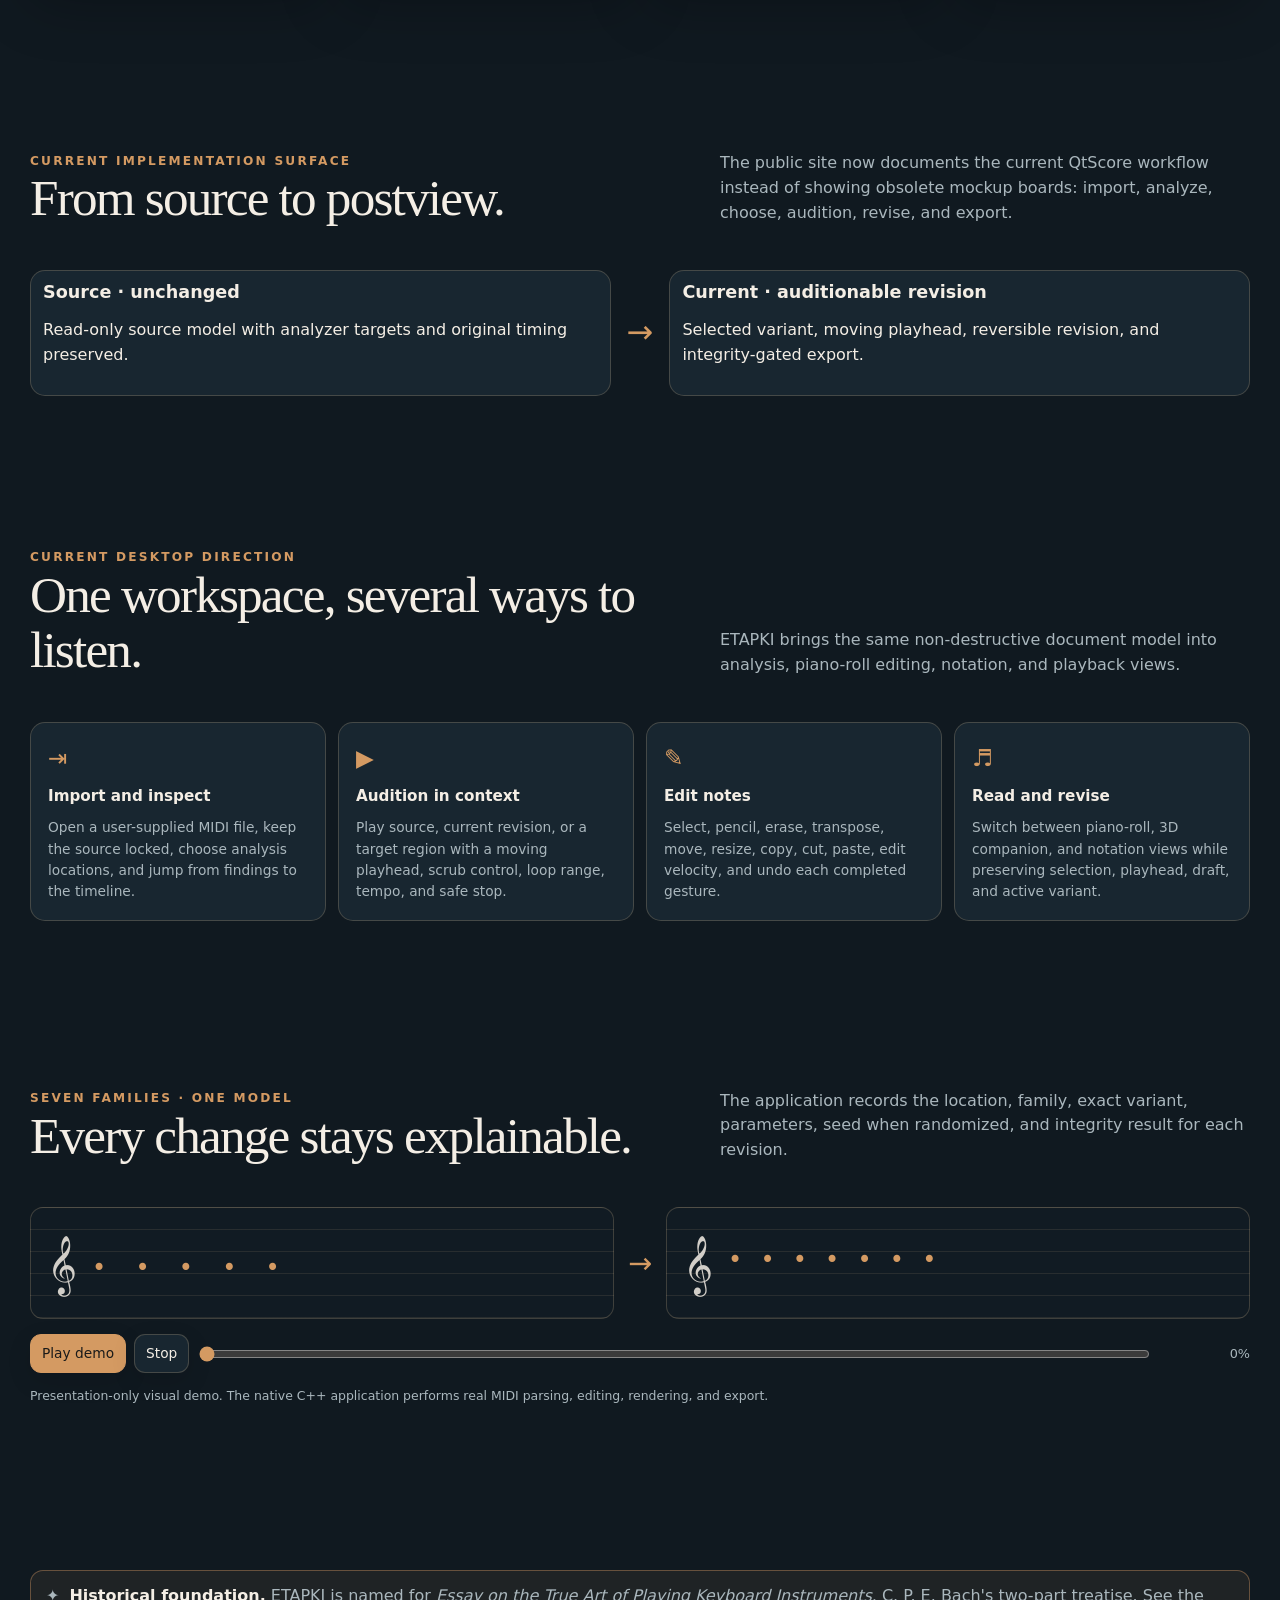
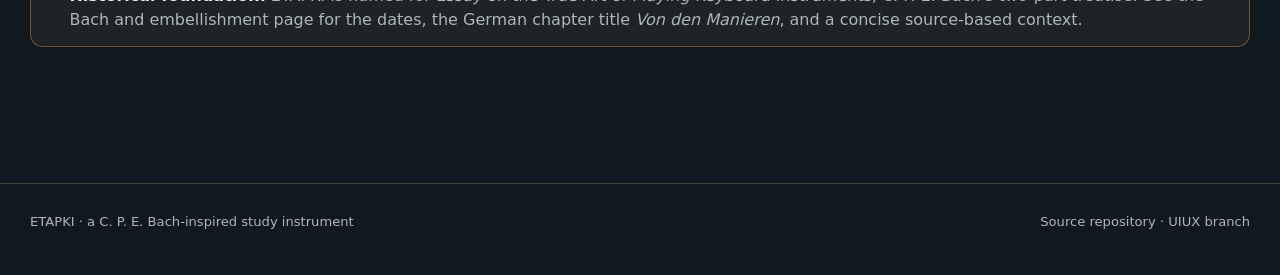
==== commit 4a0701a8: "Refresh public ETAPKI site with current Qt workspace" ====
--- a/ETAPKI/index.html
+++ b/ETAPKI/index.html
@@ -33,7 +33,12 @@
         <div class="hero-kicker"><span class="tag">MIDI analysis</span><span class="tag">notation-aware editing</span><span class="tag">before / after audition</span><span class="tag">validated export</span></div>
         <p class="hero-note">A presentation site for the ETAPKI C++ application. No account, advertising, subscription, or cloud upload is required.</p>
       </div>
-      <figure class="hero-panel"><img src="assets/uiux-concept-board.jpg" alt="Three ETAPKI workspace material directions with an icon toolbar and musical timeline" loading="lazy"><figcaption class="caption">Score Desk, Satin Slate, and Glass &amp; Copper — one workflow, three presentation treatments.</figcaption></figure>
+      <figure class="hero-panel current-ui-hero" aria-label="Current ETAPKI QtScore workspace preview">
+        <div class="current-window-bar"><span class="window-dot"></span><strong>ETAPKI · QtScore workspace</strong><span class="window-state">source → current → target</span></div>
+        <div class="current-toolbar"><span>⌕</span><span>⚙</span><span>▥</span><span>▶</span><span>■</span><span>↶</span><span>↷</span><span>♩</span></div>
+        <div class="current-ui-grid"><div class="current-side"><b>SOURCE / ANALYSIS</b><span class="current-active">RN · Repeated Notes</span><span>U2R · Up 2nd and Return</span><span>FN · Final Note</span><span>LAD · Leaps</span><span>QN · Quick Notes</span></div><div class="current-roll"><b>2D TIMELINE · CURRENT</b><div class="roll-grid"><i class="roll-note n-a"></i><i class="roll-note n-b"></i><i class="roll-note n-c"></i><i class="roll-playhead"></i></div><small>source ghost · current revision · target marker</small></div><div class="current-side"><b>EMBELLISHMENT &amp; VARIANTS</b><span class="current-active">Appoggiatura · RPNB</span><span>Compound appoggiatura</span><span>Trill · D3</span><span>Turn · T4</span><small>Preview · Apply · Export MIDI + TXT</small></div></div>
+        <figcaption class="caption">Current QtScore direction: real workspace concepts, current controls, and non-destructive source/current/target comparison.</figcaption>
+      </figure>
     </section>
 
     <section class="section"><div class="container">
@@ -51,8 +56,8 @@
     </div></section>
 
     <section class="section"><div class="container">
-      <div class="section-heading"><div><div class="eyebrow">See the proposed interaction</div><h2>From splash to postview.</h2></div><p>The visual concept clip shows the intended progression from application identity through icon-first workflow and seven transformation lanes.</p></div>
-      <div class="compare"><div class="compare-panel"><img class="concept-preview" src="assets/concept-preview.jpg" alt="ETAPKI UIUX concept preview" loading="lazy"></div><div class="compare-arrow" aria-hidden="true">→</div><div class="compare-panel"><img src="assets/seven-transformation-lanes.jpg" alt="Seven musical transformation lanes showing source and embellished patterns" loading="lazy"></div></div>
+      <div class="section-heading"><div><div class="eyebrow">Current implementation surface</div><h2>From source to postview.</h2></div><p>The public site now documents the current QtScore workflow instead of showing obsolete mockup boards: import, analyze, choose, audition, revise, and export.</p></div>
+      <div class="compare current-compare"><div class="compare-panel"><h3>Source · unchanged</h3><div class="current-mini-roll source-state"><span></span><span></span><span></span><span></span></div><p>Read-only source model with analyzer targets and original timing preserved.</p></div><div class="compare-arrow" aria-hidden="true">→</div><div class="compare-panel"><h3>Current · auditionable revision</h3><div class="current-mini-roll revision-state"><span></span><span></span><span></span><span></span><span></span><span></span></div><p>Selected variant, moving playhead, reversible revision, and integrity-gated export.</p></div></div>
     </div></section>
 
     <section class="section"><div class="container">
--- a/ETAPKI/styles.css
+++ b/ETAPKI/styles.css
@@ -33,6 +33,14 @@
   --panel-raised: rgba(42, 57, 68, .94);
   --line: rgba(242, 211, 173, .35);
   --shadow: 0 22px 70px rgba(0, 0, 0, .46);
+}
+
+html[data-theme="satin"] {
+  --canvas: #172128;
+  --panel: #26353d;
+  --panel-raised: #30434d;
+  --line: rgba(215, 229, 232, .22);
+  --shadow: 0 18px 60px rgba(0, 0, 0, .3);
 }
 
 * { box-sizing: border-box; }
@@ -144,6 +152,67 @@
 .notice strong { color: var(--ink); }
 .hidden { display: none !important; }
 
+/* Public presentation additions: the site explains the desktop workflow
+   without exposing implementation tags or pretending to be the MIDI engine. */
+.feature-grid { display: grid; grid-template-columns: repeat(4, 1fr); gap: 12px; }
+.feature-card { display: grid; gap: 9px; border: 1px solid var(--line); border-radius: 15px; background: var(--panel); padding: 17px; }
+.feature-card p { margin: 0; color: var(--muted); font-size: .86rem; }
+.feature-card strong { font-size: .95rem; }
+.feature-card .feature-icon { color: var(--copper); font-size: 1.45rem; }
+.status-badge { display: inline-flex; align-items: center; width: fit-content; border: 1px solid var(--line); border-radius: 999px; padding: 3px 8px; color: var(--muted); font-size: .7rem; letter-spacing: .04em; text-transform: uppercase; }
+.status-badge.active { color: var(--green); border-color: color-mix(in srgb, var(--green) 50%, var(--line)); }
+.status-badge.reference { color: var(--blue); border-color: color-mix(in srgb, var(--blue) 50%, var(--line)); }
+.status-badge.planned { color: var(--copper); border-color: color-mix(in srgb, var(--copper) 50%, var(--line)); }
+.catalog-grid { display: grid; grid-template-columns: repeat(4, 1fr); gap: 8px; }
+.catalog-item { display: flex; align-items: center; justify-content: space-between; gap: 8px; min-width: 0; border: 1px solid transparent; border-radius: 10px; background: color-mix(in srgb, var(--panel-raised) 74%, transparent); padding: 9px 10px; color: var(--ink); font-size: .78rem; }
+.catalog-item.active { border-color: color-mix(in srgb, var(--green) 48%, var(--line)); }
+.catalog-item.reference { border-color: color-mix(in srgb, var(--blue) 35%, transparent); }
+.catalog-item.planned { color: var(--muted); }
+.catalog-item code { color: var(--copper); font-family: inherit; font-weight: 800; }
+.catalog-item span:last-child { flex: 0 0 auto; }
+.notation-strip { display: grid; grid-template-columns: 1fr auto 1fr; align-items: center; gap: 14px; }
+.notation-panel { min-height: 112px; position: relative; overflow: hidden; border: 1px solid var(--line); border-radius: 13px; background: repeating-linear-gradient(to bottom, transparent 0, transparent 21px, var(--line) 22px), color-mix(in srgb, var(--canvas) 84%, var(--panel)); }
+.notation-panel::before { content: "𝄞"; position: absolute; left: 16px; top: 27px; color: var(--ink); font: 3.2rem Georgia, serif; opacity: .85; }
+.notation-panel::after { content: "•  •   •     •  •"; position: absolute; left: 61px; right: 12px; top: 42px; color: var(--copper); font-size: 1.5rem; letter-spacing: .45em; white-space: nowrap; }
+.notation-panel.revision::after { content: "• • • • • • •"; top: 34px; letter-spacing: .22em; }
+.notation-arrow { color: var(--copper); font-size: 1.8rem; }
+.transport { display: flex; align-items: center; gap: 8px; flex-wrap: wrap; margin-top: 15px; }
+.transport .button[aria-pressed="true"] { border-color: var(--copper); background: color-mix(in srgb, var(--copper) 20%, var(--panel)); }
+.scrub { flex: 1 1 150px; accent-color: var(--copper); }
+.transport-readout { color: var(--muted); font-size: .8rem; min-width: 90px; text-align: right; }
+.demo-playhead { position: absolute; top: 0; bottom: 0; width: 2px; background: var(--ink); box-shadow: 0 0 12px var(--ink); transition: left .08s linear; }
+.demo-note { cursor: pointer; }
+.demo-note.selected { outline: 2px solid var(--ink); outline-offset: 3px; }
+.quote-card { border-left: 3px solid var(--copper); border-radius: 0 14px 14px 0; background: color-mix(in srgb, var(--panel) 72%, transparent); padding: 17px 20px; }
+.quote-card q { display: block; font-family: Georgia, serif; font-size: 1.18rem; line-height: 1.35; }
+.quote-card cite { display: block; margin-top: 10px; color: var(--muted); font-size: .78rem; font-style: normal; }
+.history-line { display: grid; grid-template-columns: 110px 1fr; gap: 18px; border-left: 1px solid var(--line); margin-left: 8px; padding: 4px 0 4px 22px; }
+.history-line strong { color: var(--copper); font-family: Georgia, serif; font-size: 1.35rem; }
+.history-line p { margin: 0; color: var(--muted); }
+.family-card .mini-notation { margin-top: 2px; }
+.mini-notation { height: 42px; position: relative; overflow: hidden; border: 1px solid var(--line); border-radius: 8px; background: repeating-linear-gradient(to bottom, transparent 0, transparent 8px, var(--line) 9px); }
+.mini-notation span { position: absolute; width: 9px; height: 9px; border-radius: 50%; background: var(--copper); box-shadow: 16px 0 var(--copper), 32px 0 var(--copper), 48px 0 var(--copper); }
+.mini-notation .n1 { left: 20%; top: 19px; }
+.mini-notation .n2 { left: 44%; top: 12px; }
+.mini-notation .n3 { left: 66%; top: 22px; }
+.future-card { border-color: color-mix(in srgb, var(--blue) 50%, var(--line)); background: linear-gradient(135deg, color-mix(in srgb, var(--blue) 9%, var(--panel)), var(--panel)); }
+.source-note { color: var(--muted); font-size: .78rem; }
+.source-note a { color: var(--copper); text-decoration: underline; text-underline-offset: 3px; }
+.hero-kicker { display: flex; gap: 8px; flex-wrap: wrap; margin: 18px 0 0; }
+.hero-kicker .tag { color: var(--ink); }
+
+@media (max-width: 1000px) {
+  .feature-grid { grid-template-columns: repeat(2, 1fr); }
+  .catalog-grid { grid-template-columns: repeat(3, 1fr); }
+}
+
+@media (max-width: 700px) {
+  .feature-grid, .catalog-grid { grid-template-columns: 1fr; }
+  .notation-strip { grid-template-columns: 1fr; }
+  .notation-arrow { justify-self: center; transform: rotate(90deg); }
+  .history-line { grid-template-columns: 1fr; gap: 2px; }
+}
+
 @media (max-width: 1000px) {
   .hero { grid-template-columns: 1fr; }
   .workspace { grid-template-columns: 190px minmax(0, 1fr); }
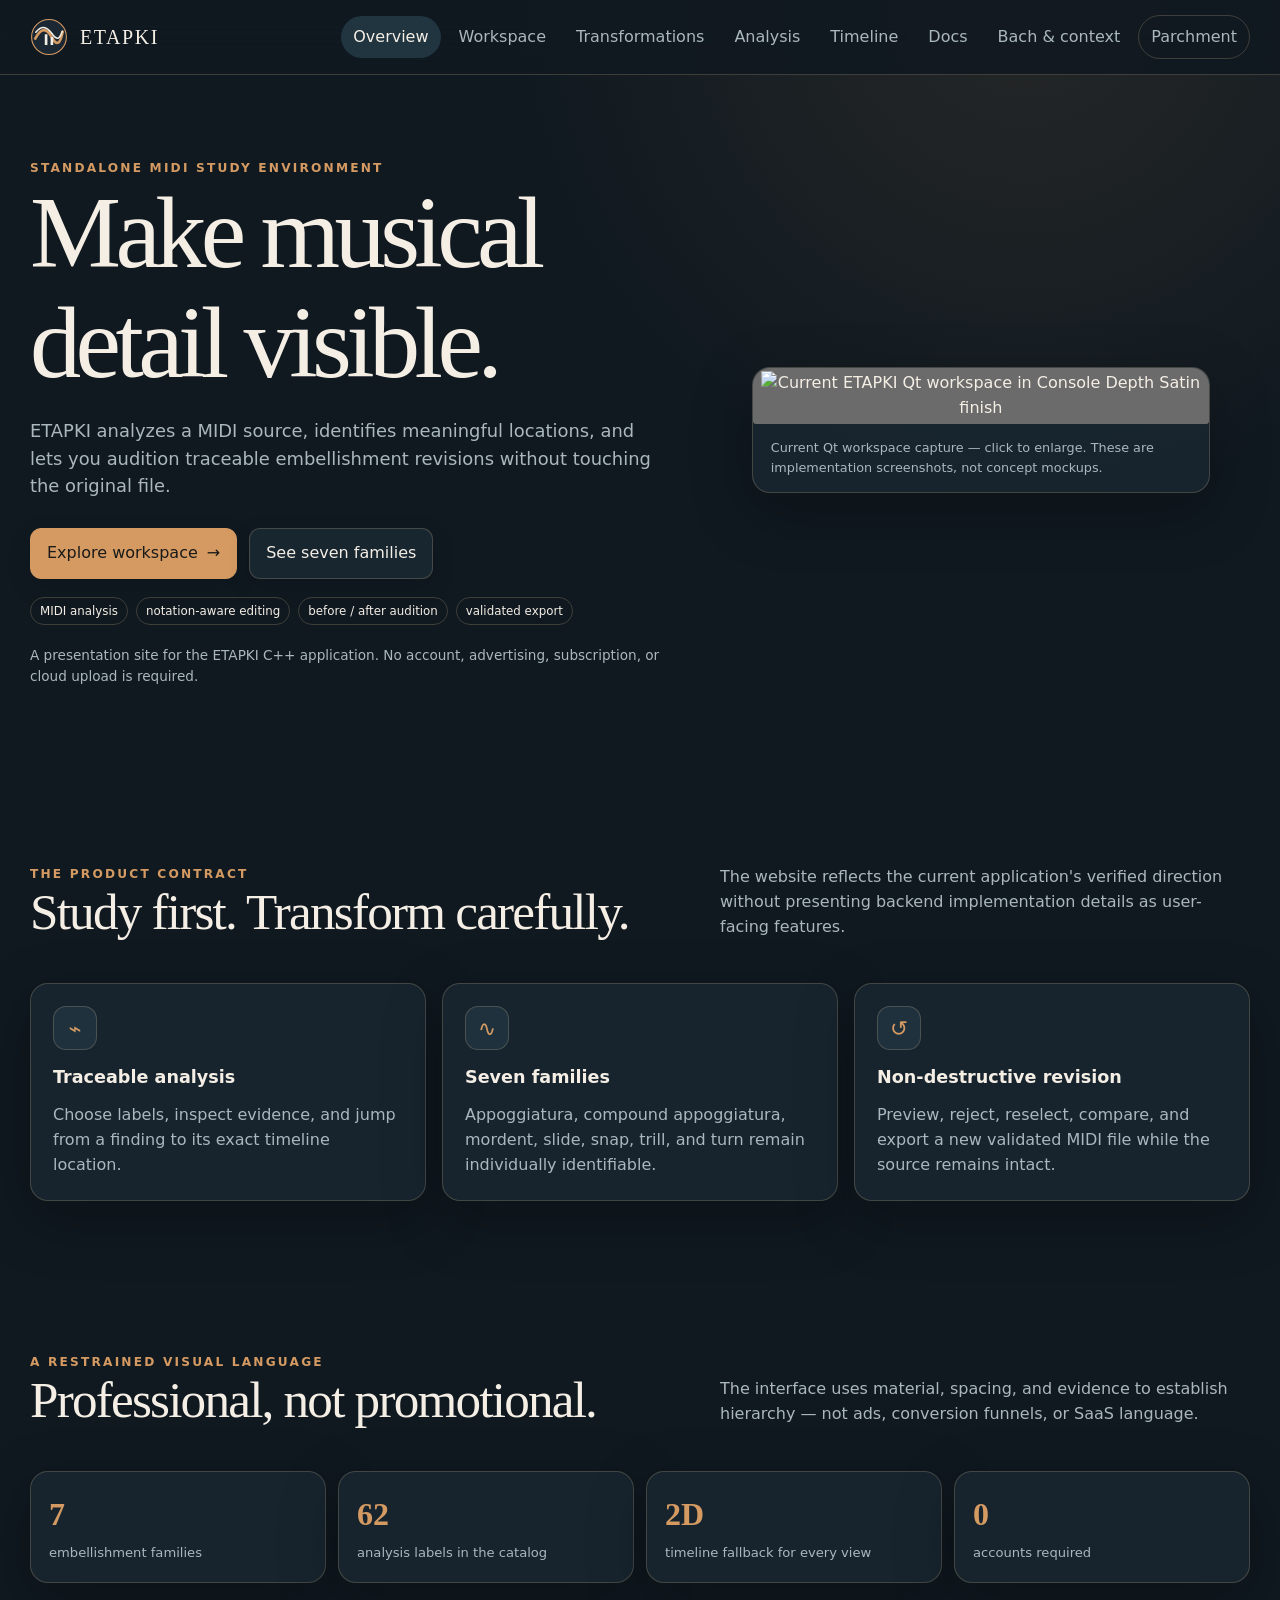
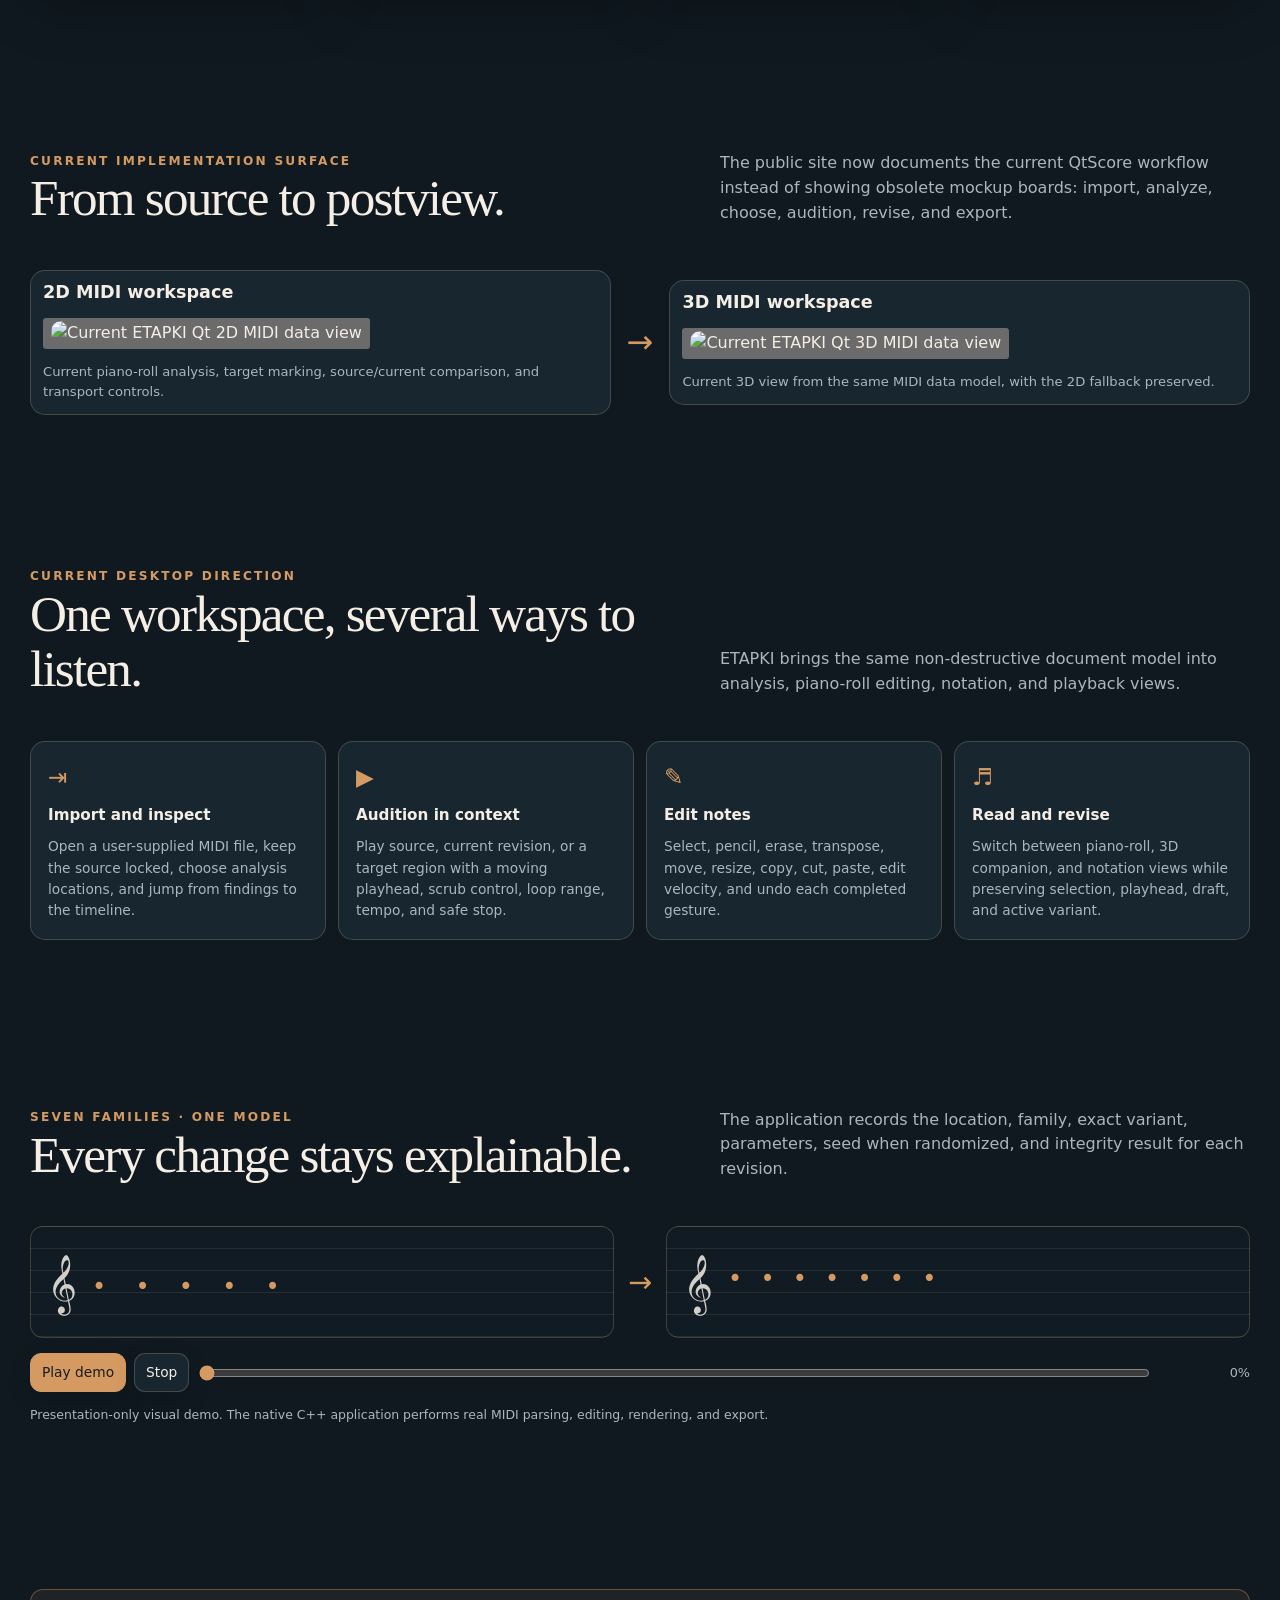
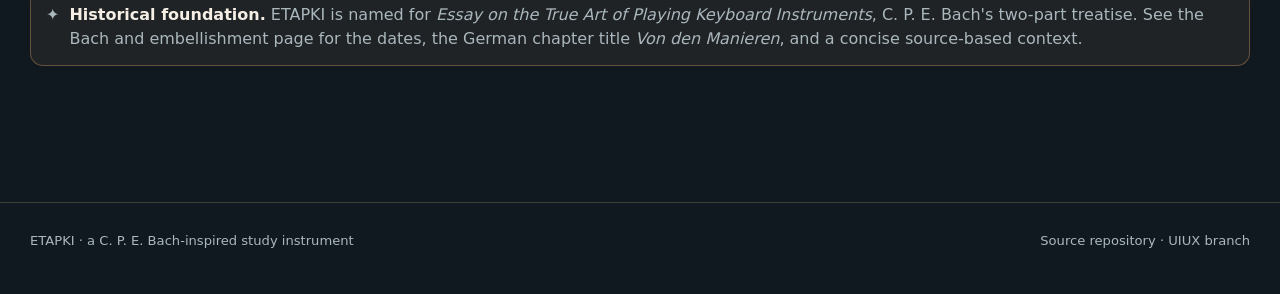
==== commit 5ade287d: "Publish current Qt screenshots on ETAPKI overview" ====
--- a/ETAPKI/index.html
+++ b/ETAPKI/index.html
@@ -33,11 +33,9 @@
         <div class="hero-kicker"><span class="tag">MIDI analysis</span><span class="tag">notation-aware editing</span><span class="tag">before / after audition</span><span class="tag">validated export</span></div>
         <p class="hero-note">A presentation site for the ETAPKI C++ application. No account, advertising, subscription, or cloud upload is required.</p>
       </div>
-      <figure class="hero-panel current-ui-hero" aria-label="Current ETAPKI QtScore workspace preview">
-        <div class="current-window-bar"><span class="window-dot"></span><strong>ETAPKI · QtScore workspace</strong><span class="window-state">source → current → target</span></div>
-        <div class="current-toolbar"><span>⌕</span><span>⚙</span><span>▥</span><span>▶</span><span>■</span><span>↶</span><span>↷</span><span>♩</span></div>
-        <div class="current-ui-grid"><div class="current-side"><b>SOURCE / ANALYSIS</b><span class="current-active">RN · Repeated Notes</span><span>U2R · Up 2nd and Return</span><span>FN · Final Note</span><span>LAD · Leaps</span><span>QN · Quick Notes</span></div><div class="current-roll"><b>2D TIMELINE · CURRENT</b><div class="roll-grid"><i class="roll-note n-a"></i><i class="roll-note n-b"></i><i class="roll-note n-c"></i><i class="roll-playhead"></i></div><small>source ghost · current revision · target marker</small></div><div class="current-side"><b>EMBELLISHMENT &amp; VARIANTS</b><span class="current-active">Appoggiatura · RPNB</span><span>Compound appoggiatura</span><span>Trill · D3</span><span>Turn · T4</span><small>Preview · Apply · Export MIDI + TXT</small></div></div>
-        <figcaption class="caption">Current QtScore direction: real workspace concepts, current controls, and non-destructive source/current/target comparison.</figcaption>
+      <figure class="hero-panel current-photo" aria-label="Current ETAPKI Qt workspace screenshot">
+        <button class="photo-button" data-photo="https://raw.githubusercontent.com/Harris-Software-Solutions-LLC/ETAPKI/7e9e7fa8b6e6b8d10a51223f1c9b2df3eb89b4e4/site/ETAPKI/assets/current/workspace-console-depth-satin.png" data-photo-caption="Current Qt workspace — Console Depth / Satin" type="button"><img src="https://raw.githubusercontent.com/Harris-Software-Solutions-LLC/ETAPKI/7e9e7fa8b6e6b8d10a51223f1c9b2df3eb89b4e4/site/ETAPKI/assets/current/workspace-console-depth-satin.png" alt="Current ETAPKI Qt workspace in Console Depth Satin finish"></button>
+        <figcaption class="caption">Current Qt workspace capture — click to enlarge. These are implementation screenshots, not concept mockups.</figcaption>
       </figure>
     </section>
 
@@ -57,7 +55,7 @@
 
     <section class="section"><div class="container">
       <div class="section-heading"><div><div class="eyebrow">Current implementation surface</div><h2>From source to postview.</h2></div><p>The public site now documents the current QtScore workflow instead of showing obsolete mockup boards: import, analyze, choose, audition, revise, and export.</p></div>
-      <div class="compare current-compare"><div class="compare-panel"><h3>Source · unchanged</h3><div class="current-mini-roll source-state"><span></span><span></span><span></span><span></span></div><p>Read-only source model with analyzer targets and original timing preserved.</p></div><div class="compare-arrow" aria-hidden="true">→</div><div class="compare-panel"><h3>Current · auditionable revision</h3><div class="current-mini-roll revision-state"><span></span><span></span><span></span><span></span><span></span><span></span></div><p>Selected variant, moving playhead, reversible revision, and integrity-gated export.</p></div></div>
+      <div class="compare current-compare"><div class="compare-panel"><h3>2D MIDI workspace</h3><button class="photo-button" data-photo="https://raw.githubusercontent.com/Harris-Software-Solutions-LLC/ETAPKI/7e9e7fa8b6e6b8d10a51223f1c9b2df3eb89b4e4/site/ETAPKI/assets/current/workspace-2d.png" data-photo-caption="Current Qt 2D MIDI data view" type="button"><img src="https://raw.githubusercontent.com/Harris-Software-Solutions-LLC/ETAPKI/7e9e7fa8b6e6b8d10a51223f1c9b2df3eb89b4e4/site/ETAPKI/assets/current/workspace-2d.png" alt="Current ETAPKI Qt 2D MIDI data view"></button><p>Current piano-roll analysis, target marking, source/current comparison, and transport controls.</p></div><div class="compare-arrow" aria-hidden="true">→</div><div class="compare-panel"><h3>3D MIDI workspace</h3><button class="photo-button" data-photo="https://raw.githubusercontent.com/Harris-Software-Solutions-LLC/ETAPKI/7e9e7fa8b6e6b8d10a51223f1c9b2df3eb89b4e4/site/ETAPKI/assets/current/workspace-3d.png" data-photo-caption="Current Qt 3D MIDI data view" type="button"><img src="https://raw.githubusercontent.com/Harris-Software-Solutions-LLC/ETAPKI/7e9e7fa8b6e6b8d10a51223f1c9b2df3eb89b4e4/site/ETAPKI/assets/current/workspace-3d.png" alt="Current ETAPKI Qt 3D MIDI data view"></button><p>Current 3D view from the same MIDI data model, with the 2D fallback preserved.</p></div></div>
     </div></section>
 
     <section class="section"><div class="container">
@@ -82,7 +80,7 @@
     </div></section>
   </main>
   <footer class="footer"><div class="container footer-row"><span>ETAPKI · a C. P. E. Bach-inspired study instrument</span><span><a href="https://github.com/Harris-Software-Solutions-LLC/ETAPKI">Source repository</a> · UIUX branch</span></div></footer>
-</div>
+</div><div class="photo-lightbox hidden" data-photo-lightbox aria-hidden="true"><div class="photo-lightbox-panel" role="dialog" aria-modal="true" aria-label="Enlarged ETAPKI implementation screenshot"><button class="photo-lightbox-close" data-photo-close type="button" aria-label="Close enlarged screenshot">×</button><img data-photo-lightbox-image alt=""><p data-photo-lightbox-caption></p></div></div>
 <script src="app.js"></script>
 </body>
 </html>
--- a/ETAPKI/styles.css
+++ b/ETAPKI/styles.css
@@ -78,6 +78,37 @@
 .hero-panel { position: relative; overflow: hidden; }
 .hero-panel img { display: block; width: 100%; height: auto; }
 .hero-panel .caption { padding: 14px 18px; color: var(--muted); font-size: .8rem; }
+
+/* Current QtScore representation. These are intentionally native HTML/CSS
+   panels rather than legacy concept-board imagery. */
+.current-ui-hero { padding: 14px; background: linear-gradient(145deg, color-mix(in srgb, var(--panel-raised) 92%, #0a1116), var(--panel)); }
+.current-window-bar, .current-toolbar, .current-ui-grid { display: flex; align-items: center; gap: 10px; }
+.current-window-bar { color: var(--ink); font-size: .72rem; padding: 4px 2px 11px; border-bottom: 1px solid var(--line); }
+.window-dot { width: 8px; height: 8px; border-radius: 50%; background: var(--copper); box-shadow: 12px 0 var(--blue), 24px 0 var(--green); margin-right: 22px; }
+.window-state { margin-left: auto; color: var(--muted); font-size: .65rem; }
+.current-toolbar { margin: 12px 0; border: 1px solid var(--line); border-radius: 9px; padding: 8px 10px; color: var(--copper); background: color-mix(in srgb, var(--canvas) 70%, transparent); }
+.current-toolbar span { display: inline-grid; place-items: center; min-width: 24px; height: 22px; border-right: 1px solid var(--line); font-size: .9rem; }
+.current-toolbar span:last-child { border: 0; }
+.current-ui-grid { align-items: stretch; gap: 8px; }
+.current-side, .current-roll { min-width: 0; border: 1px solid var(--line); border-radius: 9px; padding: 9px; background: color-mix(in srgb, var(--canvas) 55%, var(--panel)); }
+.current-side { flex: 0 0 28%; display: grid; gap: 6px; align-content: start; font-size: .62rem; color: var(--muted); }
+.current-side b, .current-roll b { color: var(--blue); font-size: .6rem; letter-spacing: .09em; }
+.current-side span { padding: 4px 5px; border-radius: 5px; }
+.current-side .current-active { color: var(--ink); background: color-mix(in srgb, var(--copper) 18%, var(--panel-raised)); border-left: 2px solid var(--copper); }
+.current-side small { margin-top: 8px; color: var(--copper); }
+.current-roll { flex: 1; }
+.roll-grid { position: relative; height: 140px; margin: 9px 0 5px; overflow: hidden; border: 1px solid var(--line); background: repeating-linear-gradient(to right, transparent 0 28px, var(--line) 29px), repeating-linear-gradient(to bottom, transparent 0 21px, var(--line) 22px); }
+.roll-note { position: absolute; display: block; height: 8px; border-radius: 3px; background: var(--copper); box-shadow: 0 0 8px color-mix(in srgb, var(--copper) 45%, transparent); }
+.roll-note.n-a { left: 12%; top: 78%; width: 28%; }.roll-note.n-b { left: 38%; top: 48%; width: 24%; }.roll-note.n-c { left: 65%; top: 30%; width: 25%; }
+.roll-playhead { position: absolute; top: 0; bottom: 0; left: 54%; width: 2px; background: var(--ink); }
+.current-roll small { color: var(--muted); font-size: .62rem; }
+.current-mini-roll { position: relative; min-height: 110px; overflow: hidden; border: 1px solid var(--line); border-radius: 10px; background: repeating-linear-gradient(to right, transparent 0 38px, var(--line) 39px), repeating-linear-gradient(to bottom, transparent 0 20px, var(--line) 21px), color-mix(in srgb, var(--canvas) 74%, var(--panel)); }
+.current-mini-roll.large { min-height: 170px; }
+.current-mini-roll span { position: absolute; width: 20%; height: 9px; border-radius: 4px; background: var(--muted); opacity: .62; }
+.current-mini-roll span:nth-child(1) { left: 7%; top: 70%; }.current-mini-roll span:nth-child(2) { left: 25%; top: 55%; }.current-mini-roll span:nth-child(3) { left: 44%; top: 40%; }.current-mini-roll span:nth-child(4) { left: 63%; top: 28%; }.current-mini-roll span:nth-child(5) { left: 79%; top: 45%; }.current-mini-roll span:nth-child(6) { left: 54%; top: 65%; }.current-mini-roll span:nth-child(7) { left: 85%; top: 22%; }
+.current-mini-roll.revision-state span { background: var(--copper); opacity: 1; }
+.current-mini-roll.revision-state::after { content: ""; position: absolute; top: 0; bottom: 0; left: 57%; width: 2px; background: var(--ink); }
+.current-compare .compare-panel p { margin-bottom: 0; color: var(--muted); font-size: .82rem; }
 
 .section { padding: 76px 0; }
 .section-heading { display: flex; justify-content: space-between; align-items: end; gap: 28px; margin-bottom: 28px; }
@@ -201,6 +232,17 @@
 .hero-kicker { display: flex; gap: 8px; flex-wrap: wrap; margin: 18px 0 0; }
 .hero-kicker .tag { color: var(--ink); }
 
+.transformation-board { overflow: auto; }
+.board-head, .board-row { display: grid; grid-template-columns: 1.25fr 1fr 1fr auto; align-items: center; gap: 12px; min-width: 680px; }
+.board-head { padding: 0 12px 10px; color: var(--copper); font-size: .68rem; letter-spacing: .1em; }
+.board-row { border-top: 1px solid var(--line); padding: 10px 12px; }
+.board-row strong { font-size: .82rem; }.board-row .button { justify-self: end; }
+.board-notes { position: relative; display: block; height: 35px; border: 1px solid var(--line); border-radius: 7px; background: repeating-linear-gradient(to right, transparent 0 22px, var(--line) 23px); }
+.board-notes::before, .board-notes::after { content: ""; position: absolute; display: block; height: 7px; border-radius: 3px; background: var(--muted); top: 17px; left: 12%; width: 30%; }
+.board-notes::after { top: 9px; left: 53%; width: 28%; }.board-notes.source { opacity: .65; }
+.board-notes.app::before, .board-notes.app::after, .board-notes.compound::before, .board-notes.compound::after, .board-notes.mordent::before, .board-notes.mordent::after, .board-notes.slide::before, .board-notes.slide::after, .board-notes.snap::before, .board-notes.snap::after, .board-notes.trill::before, .board-notes.trill::after, .board-notes.turn::before, .board-notes.turn::after { background: var(--copper); }
+.board-notes.compound::before { width: 18%; }.board-notes.compound::after { left: 34%; width: 18%; }.board-notes.mordent::before { width: 13%; }.board-notes.mordent::after { left: 66%; width: 13%; }.board-notes.slide::before { top: 24px; width: 14%; }.board-notes.slide::after { top: 7px; left: 60%; width: 25%; }.board-notes.snap::before { width: 10%; }.board-notes.trill::before, .board-notes.trill::after { width: 10%; box-shadow: 16px 6px 0 var(--copper), 32px 0 0 var(--copper), 48px 6px 0 var(--copper); }.board-notes.turn::before { left: 32%; width: 13%; }.board-notes.turn::after { left: 57%; width: 13%; }
+
 @media (max-width: 1000px) {
   .feature-grid { grid-template-columns: repeat(2, 1fr); }
   .catalog-grid { grid-template-columns: repeat(3, 1fr); }
@@ -230,5 +272,7 @@
   .family-grid { grid-template-columns: repeat(2, 1fr); }
   .compare { grid-template-columns: 1fr; }
   .compare-arrow { transform: rotate(90deg); justify-self: center; }
+  .current-ui-grid { flex-direction: column; }
+  .current-side { flex-basis: auto; }
 }
 
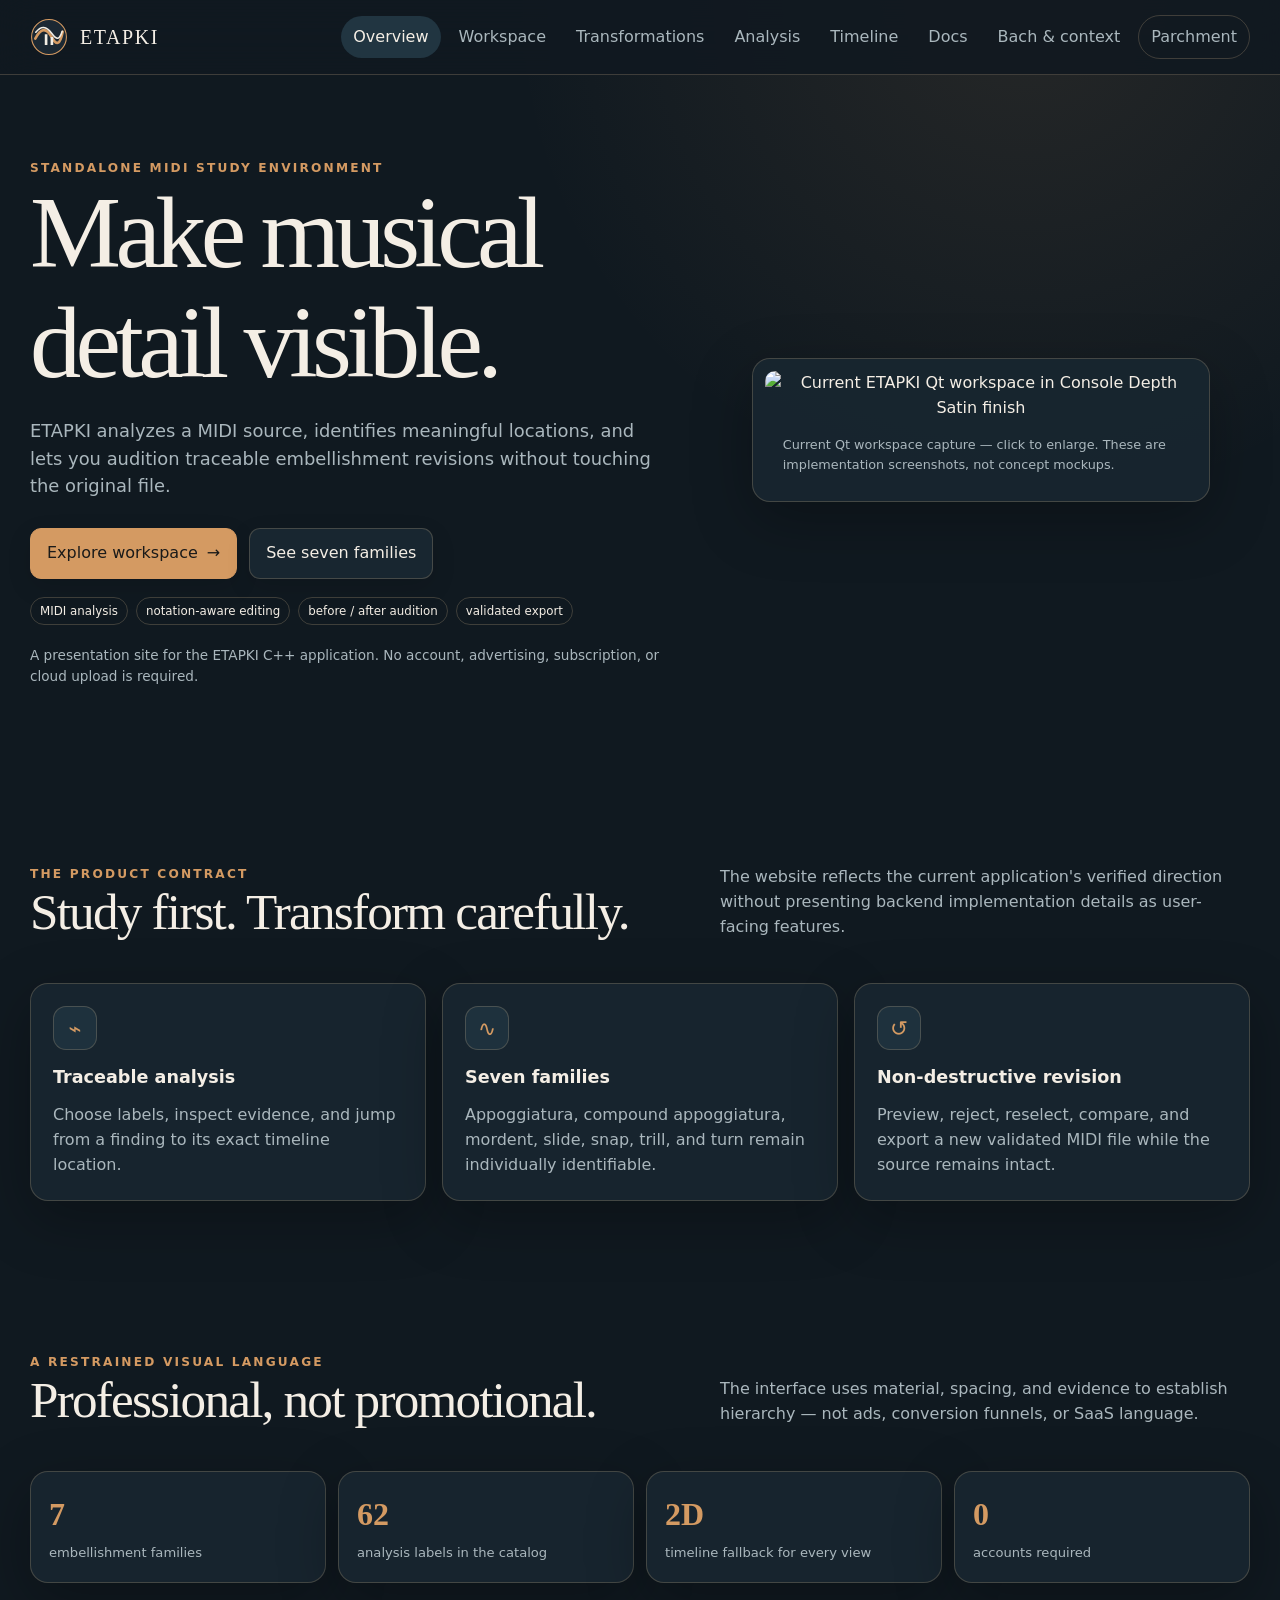
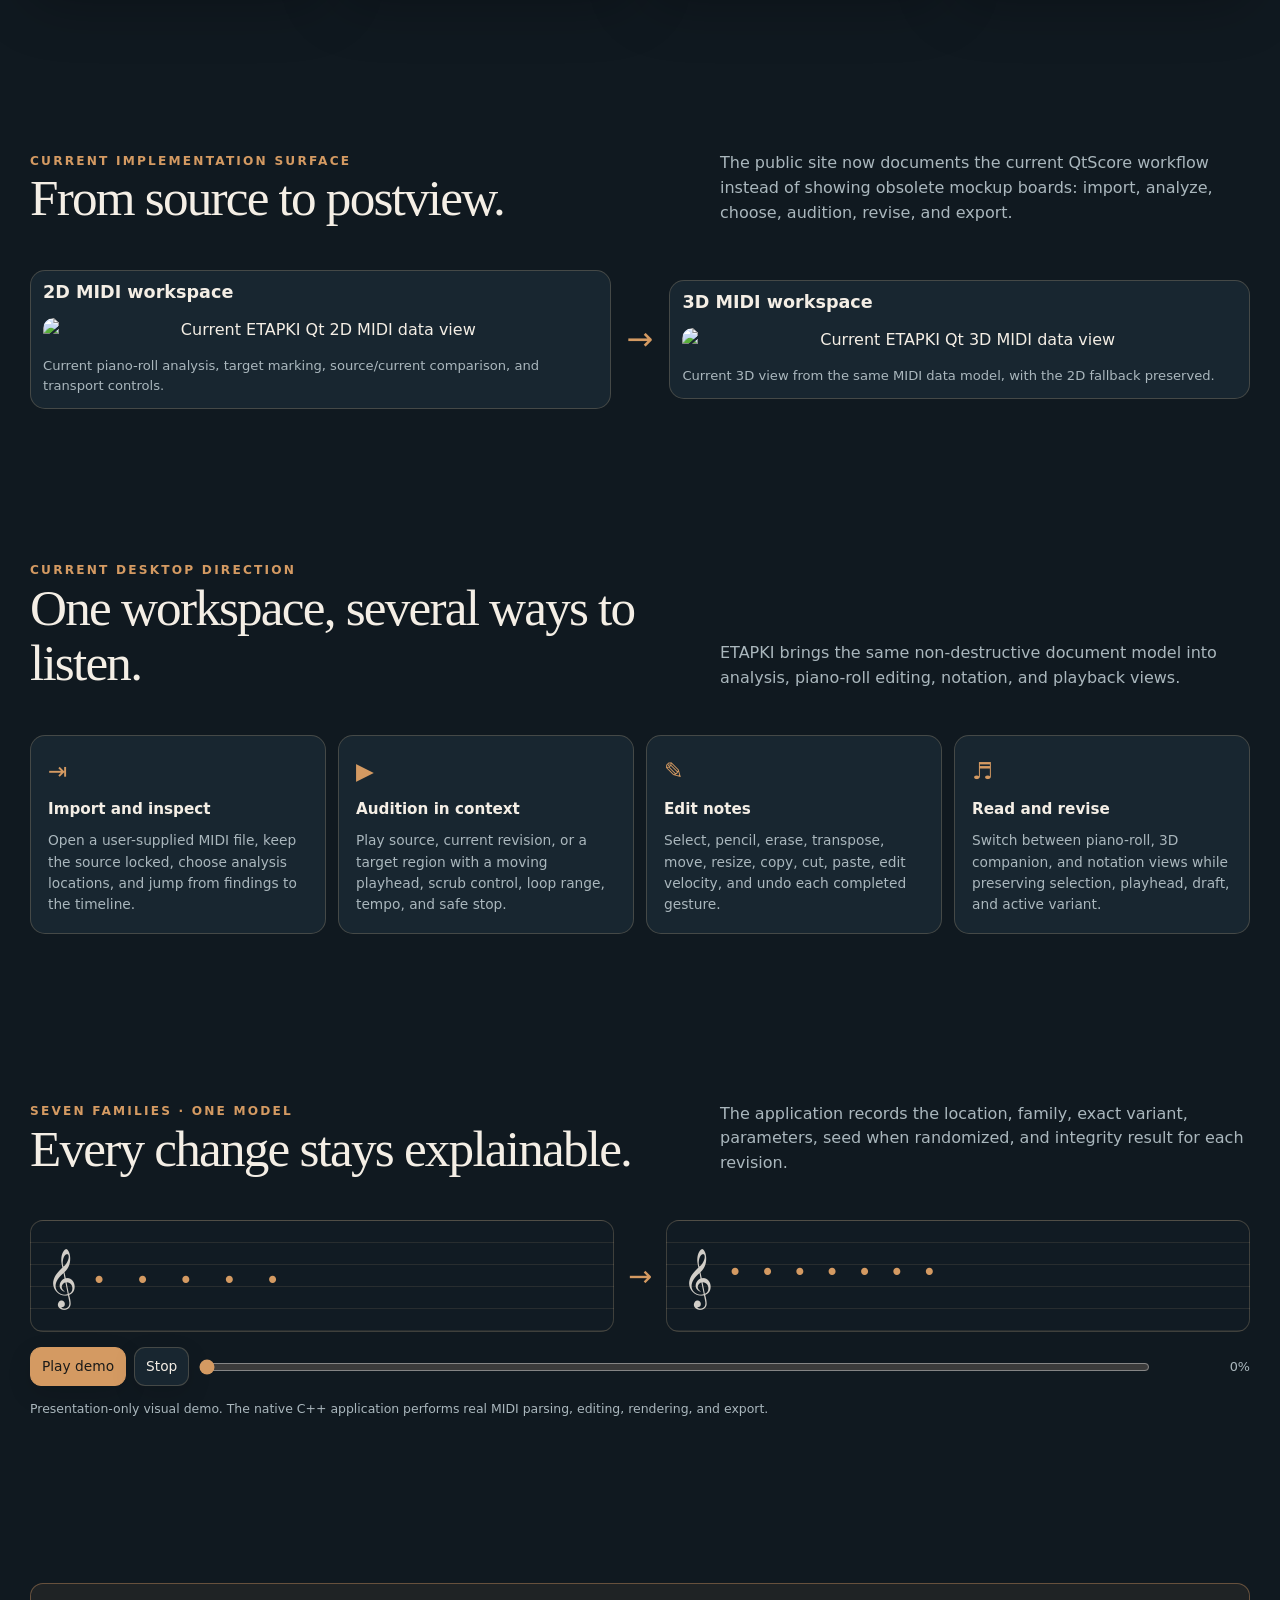
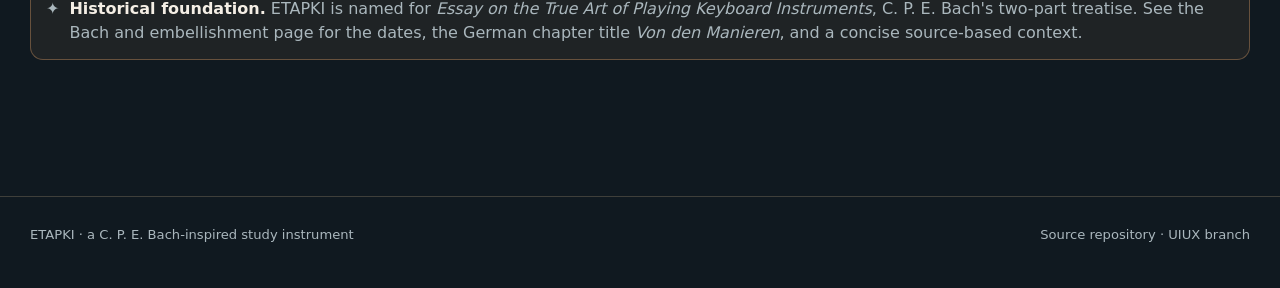
==== commit c2f29948: "Use public ETAPKI image assets" ====
--- a/ETAPKI/index.html
+++ b/ETAPKI/index.html
@@ -34,7 +34,7 @@
         <p class="hero-note">A presentation site for the ETAPKI C++ application. No account, advertising, subscription, or cloud upload is required.</p>
       </div>
       <figure class="hero-panel current-photo" aria-label="Current ETAPKI Qt workspace screenshot">
-        <button class="photo-button" data-photo="https://raw.githubusercontent.com/Harris-Software-Solutions-LLC/ETAPKI/7e9e7fa8b6e6b8d10a51223f1c9b2df3eb89b4e4/site/ETAPKI/assets/current/workspace-console-depth-satin.png" data-photo-caption="Current Qt workspace — Console Depth / Satin" type="button"><img src="https://raw.githubusercontent.com/Harris-Software-Solutions-LLC/ETAPKI/7e9e7fa8b6e6b8d10a51223f1c9b2df3eb89b4e4/site/ETAPKI/assets/current/workspace-console-depth-satin.png" alt="Current ETAPKI Qt workspace in Console Depth Satin finish"></button>
+        <button class="photo-button" data-photo="assets/current/workspace-console-depth-satin.png" data-photo-caption="Current Qt workspace — Console Depth / Satin" type="button"><img src="assets/current/workspace-console-depth-satin.png" alt="Current ETAPKI Qt workspace in Console Depth Satin finish"></button>
         <figcaption class="caption">Current Qt workspace capture — click to enlarge. These are implementation screenshots, not concept mockups.</figcaption>
       </figure>
     </section>
@@ -55,7 +55,7 @@
 
     <section class="section"><div class="container">
       <div class="section-heading"><div><div class="eyebrow">Current implementation surface</div><h2>From source to postview.</h2></div><p>The public site now documents the current QtScore workflow instead of showing obsolete mockup boards: import, analyze, choose, audition, revise, and export.</p></div>
-      <div class="compare current-compare"><div class="compare-panel"><h3>2D MIDI workspace</h3><button class="photo-button" data-photo="https://raw.githubusercontent.com/Harris-Software-Solutions-LLC/ETAPKI/7e9e7fa8b6e6b8d10a51223f1c9b2df3eb89b4e4/site/ETAPKI/assets/current/workspace-2d.png" data-photo-caption="Current Qt 2D MIDI data view" type="button"><img src="https://raw.githubusercontent.com/Harris-Software-Solutions-LLC/ETAPKI/7e9e7fa8b6e6b8d10a51223f1c9b2df3eb89b4e4/site/ETAPKI/assets/current/workspace-2d.png" alt="Current ETAPKI Qt 2D MIDI data view"></button><p>Current piano-roll analysis, target marking, source/current comparison, and transport controls.</p></div><div class="compare-arrow" aria-hidden="true">→</div><div class="compare-panel"><h3>3D MIDI workspace</h3><button class="photo-button" data-photo="https://raw.githubusercontent.com/Harris-Software-Solutions-LLC/ETAPKI/7e9e7fa8b6e6b8d10a51223f1c9b2df3eb89b4e4/site/ETAPKI/assets/current/workspace-3d.png" data-photo-caption="Current Qt 3D MIDI data view" type="button"><img src="https://raw.githubusercontent.com/Harris-Software-Solutions-LLC/ETAPKI/7e9e7fa8b6e6b8d10a51223f1c9b2df3eb89b4e4/site/ETAPKI/assets/current/workspace-3d.png" alt="Current ETAPKI Qt 3D MIDI data view"></button><p>Current 3D view from the same MIDI data model, with the 2D fallback preserved.</p></div></div>
+      <div class="compare current-compare"><div class="compare-panel"><h3>2D MIDI workspace</h3><button class="photo-button" data-photo="assets/current/workspace-2d.png" data-photo-caption="Current Qt 2D MIDI data view" type="button"><img src="assets/current/workspace-2d.png" alt="Current ETAPKI Qt 2D MIDI data view"></button><p>Current piano-roll analysis, target marking, source/current comparison, and transport controls.</p></div><div class="compare-arrow" aria-hidden="true">→</div><div class="compare-panel"><h3>3D MIDI workspace</h3><button class="photo-button" data-photo="assets/current/workspace-3d.png" data-photo-caption="Current Qt 3D MIDI data view" type="button"><img src="assets/current/workspace-3d.png" alt="Current ETAPKI Qt 3D MIDI data view"></button><p>Current 3D view from the same MIDI data model, with the 2D fallback preserved.</p></div></div>
     </div></section>
 
     <section class="section"><div class="container">
--- a/ETAPKI/styles.css
+++ b/ETAPKI/styles.css
@@ -231,6 +231,27 @@
 .source-note a { color: var(--copper); text-decoration: underline; text-underline-offset: 3px; }
 .hero-kicker { display: flex; gap: 8px; flex-wrap: wrap; margin: 18px 0 0; }
 .hero-kicker .tag { color: var(--ink); }
+.current-photo { padding: 12px; }
+.photo-button { display: block; width: 100%; padding: 0; border: 0; border-radius: 10px; overflow: hidden; background: transparent; cursor: zoom-in; }
+.photo-button img { display: block; width: 100%; height: auto; transition: transform .25s ease, filter .25s ease; }
+.photo-button:hover img { transform: scale(1.015); filter: brightness(1.06); }
+.photo-gallery { display: grid; grid-template-columns: repeat(2, minmax(0, 1fr)); gap: 14px; }
+.photo-card { min-width: 0; border: 1px solid var(--line); border-radius: 15px; padding: 10px; background: var(--panel); box-shadow: var(--shadow); }
+.photo-card figcaption { padding: 9px 4px 2px; color: var(--muted); font-size: .78rem; }
+.photo-card-wide { grid-column: span 1; }
+.featured-gallery .photo-card:first-child { grid-column: 1 / -1; }
+.finish-gallery { grid-template-columns: repeat(4, minmax(0, 1fr)); }
+.finish-gallery .photo-card { padding: 7px; }
+.transformation-gallery, .timeline-gallery { grid-template-columns: repeat(2, minmax(0, 1fr)); }
+.photo-lightbox { position: fixed; inset: 0; z-index: 100; display: grid; place-items: center; padding: 24px; background: rgba(5, 10, 14, .88); backdrop-filter: blur(10px); }
+.photo-lightbox-panel { position: relative; width: min(1200px, 96vw); max-height: 94vh; overflow: auto; border: 1px solid var(--line); border-radius: 16px; padding: 12px; background: var(--panel); box-shadow: 0 30px 100px rgba(0,0,0,.55); }
+.photo-lightbox-panel img { display: block; width: 100%; height: auto; border-radius: 10px; }
+.photo-lightbox-panel p { margin: 8px 2px 0; color: var(--muted); font-size: .82rem; }
+.photo-lightbox-close { position: absolute; right: 18px; top: 18px; z-index: 1; width: 34px; height: 34px; border: 1px solid var(--line); border-radius: 50%; background: var(--panel-raised); color: var(--ink); font-size: 1.35rem; cursor: pointer; }
+.demo-download-grid { display: grid; grid-template-columns: repeat(4, minmax(0, 1fr)); gap: 10px; }
+.demo-download { display: grid; gap: 3px; border: 1px solid var(--line); border-radius: 12px; padding: 12px; background: var(--panel); color: var(--ink); }
+.demo-download:hover { border-color: var(--copper); background: var(--panel-raised); }
+.demo-download strong { font-size: .82rem; }.demo-download span { color: var(--muted); font-size: .72rem; }
 
 .transformation-board { overflow: auto; }
 .board-head, .board-row { display: grid; grid-template-columns: 1.25fr 1fr 1fr auto; align-items: center; gap: 12px; min-width: 680px; }
@@ -274,5 +295,8 @@
   .compare-arrow { transform: rotate(90deg); justify-self: center; }
   .current-ui-grid { flex-direction: column; }
   .current-side { flex-basis: auto; }
+  .photo-gallery, .finish-gallery, .transformation-gallery, .timeline-gallery { grid-template-columns: 1fr; }
+  .featured-gallery .photo-card:first-child { grid-column: auto; }
+  .demo-download-grid { grid-template-columns: repeat(2, minmax(0, 1fr)); }
 }
 
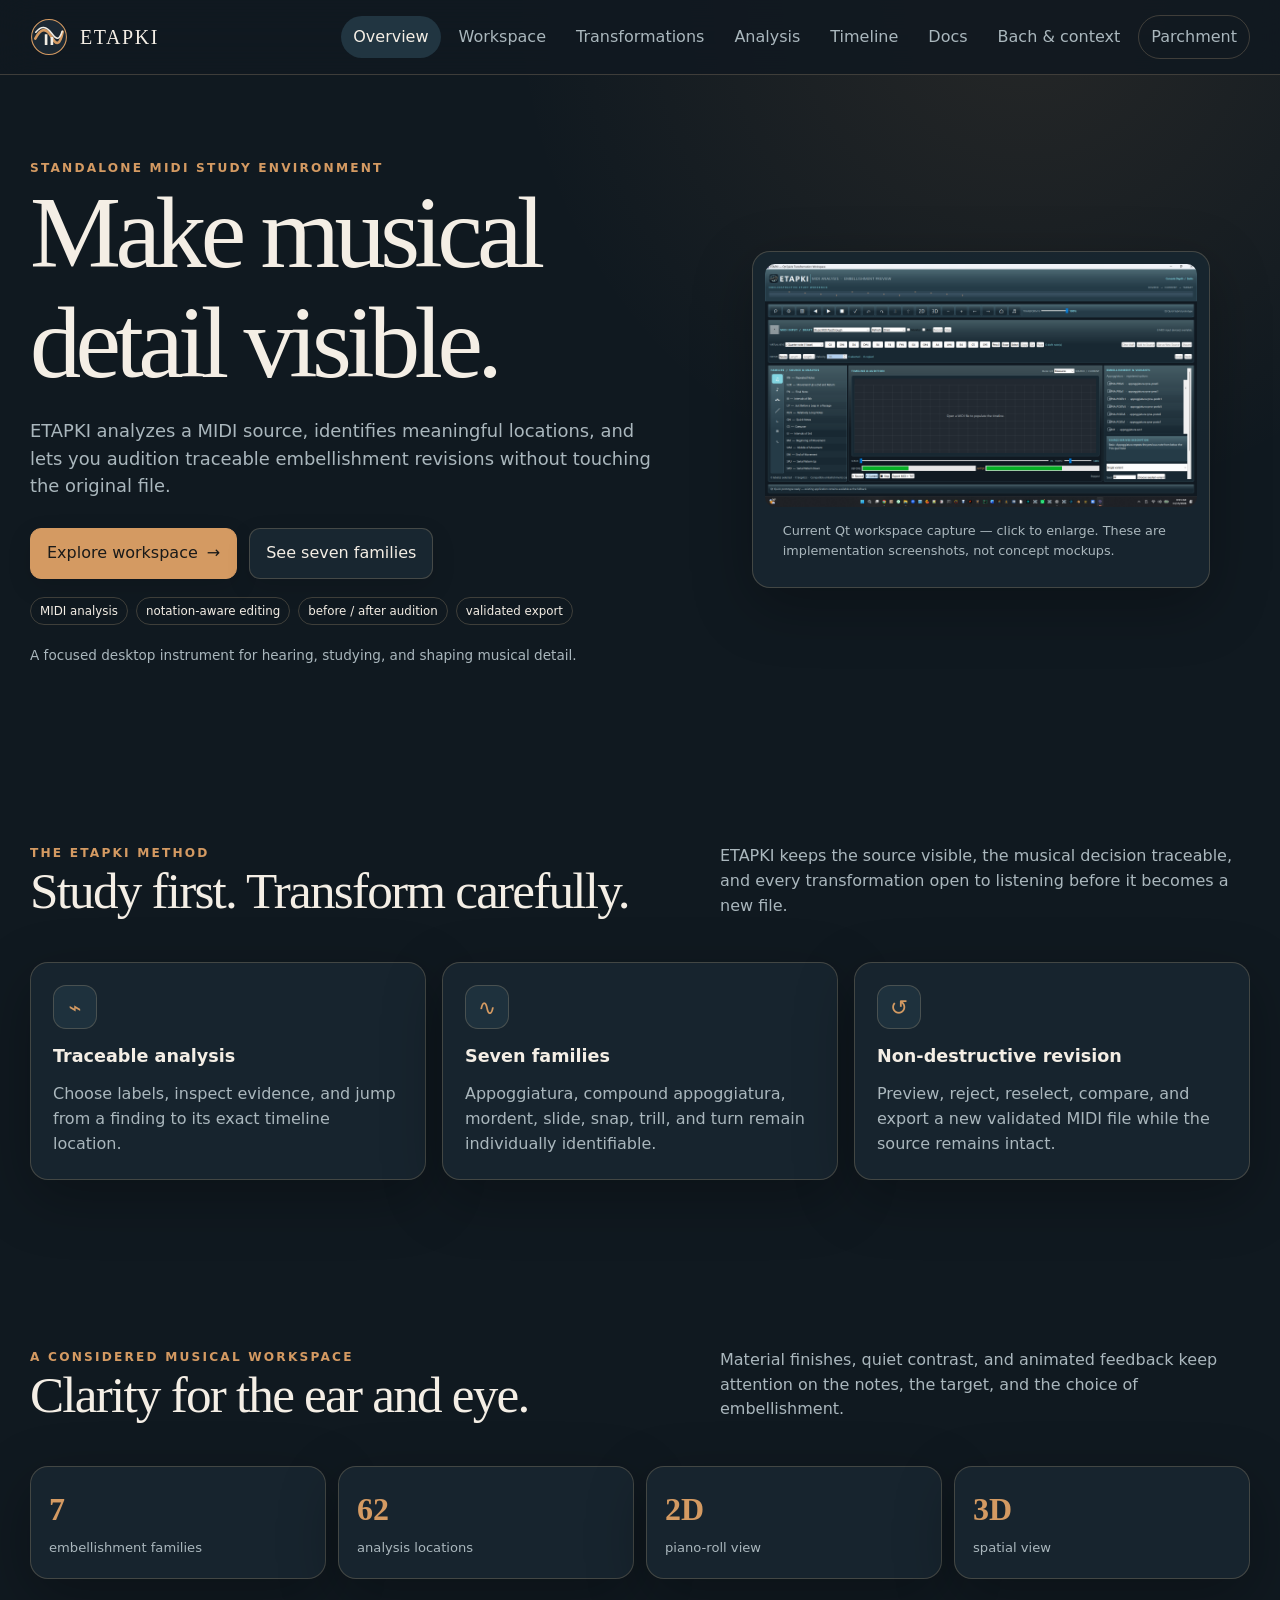
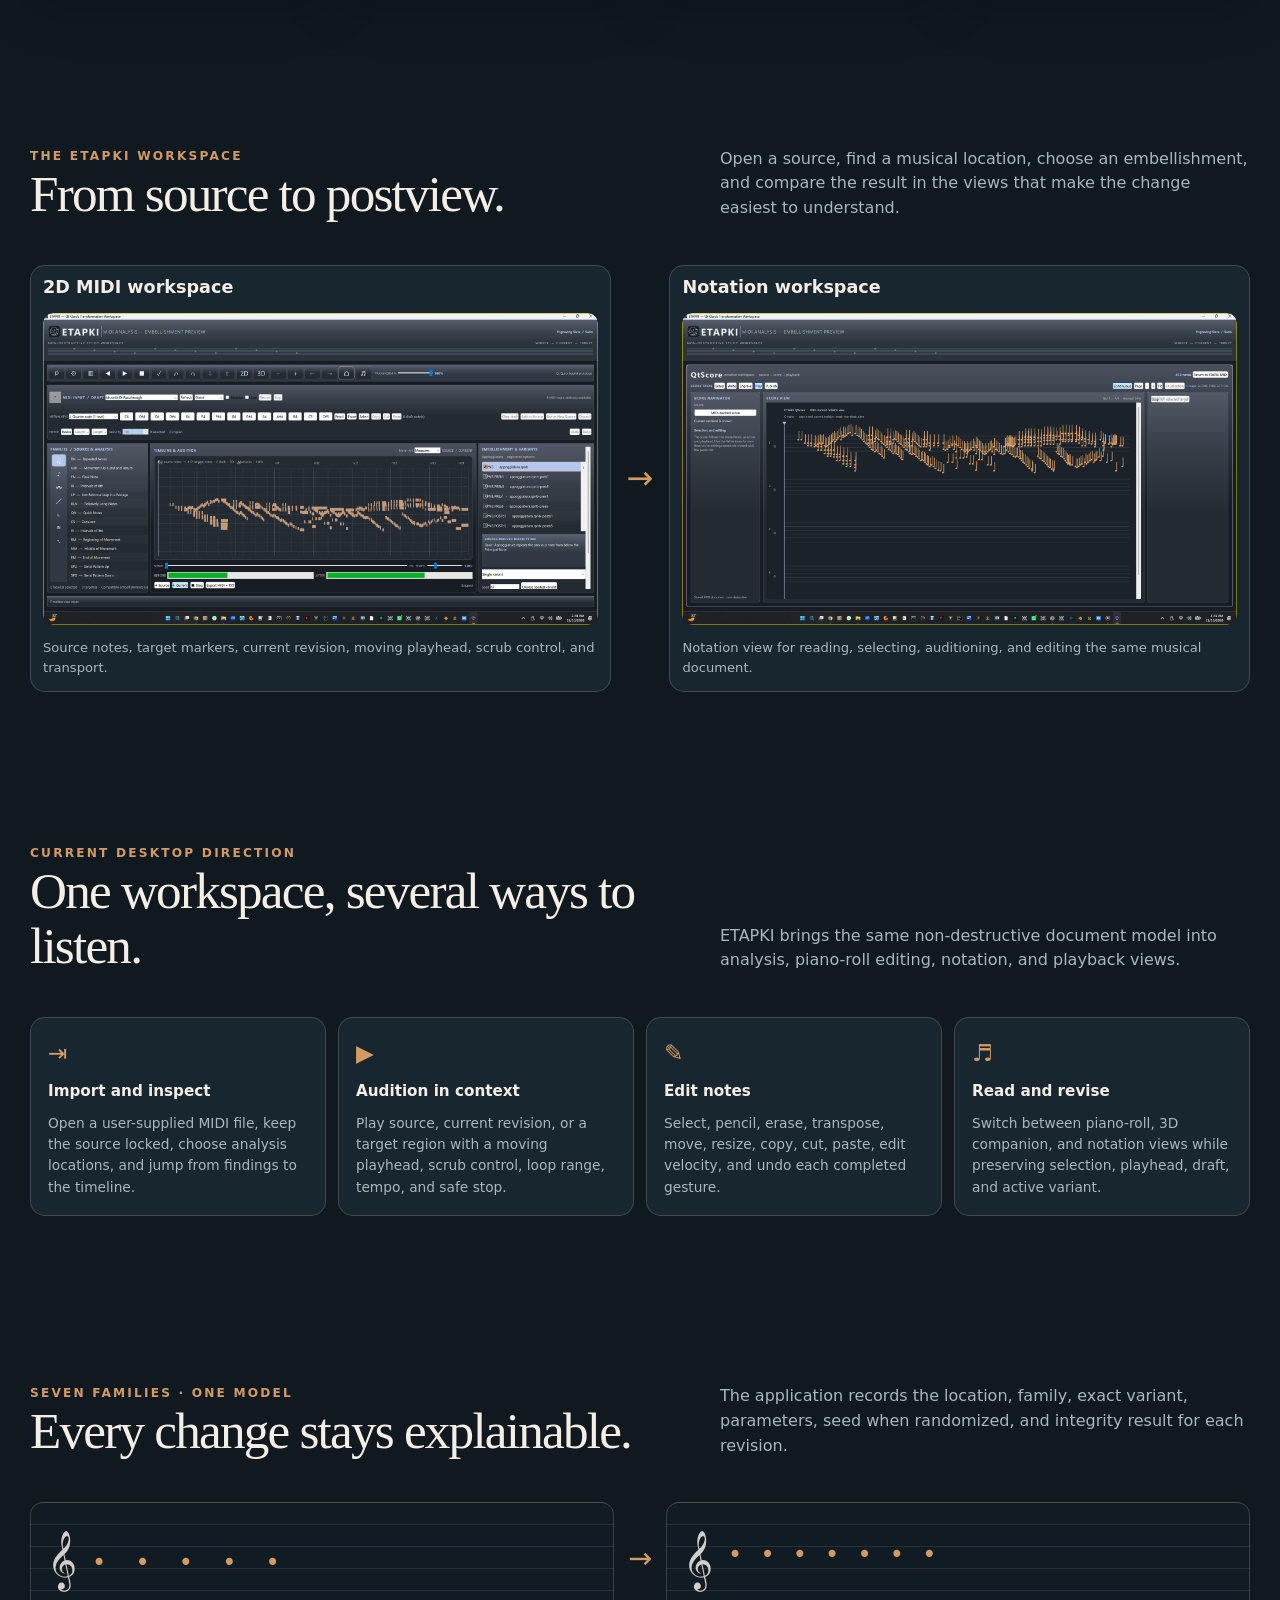
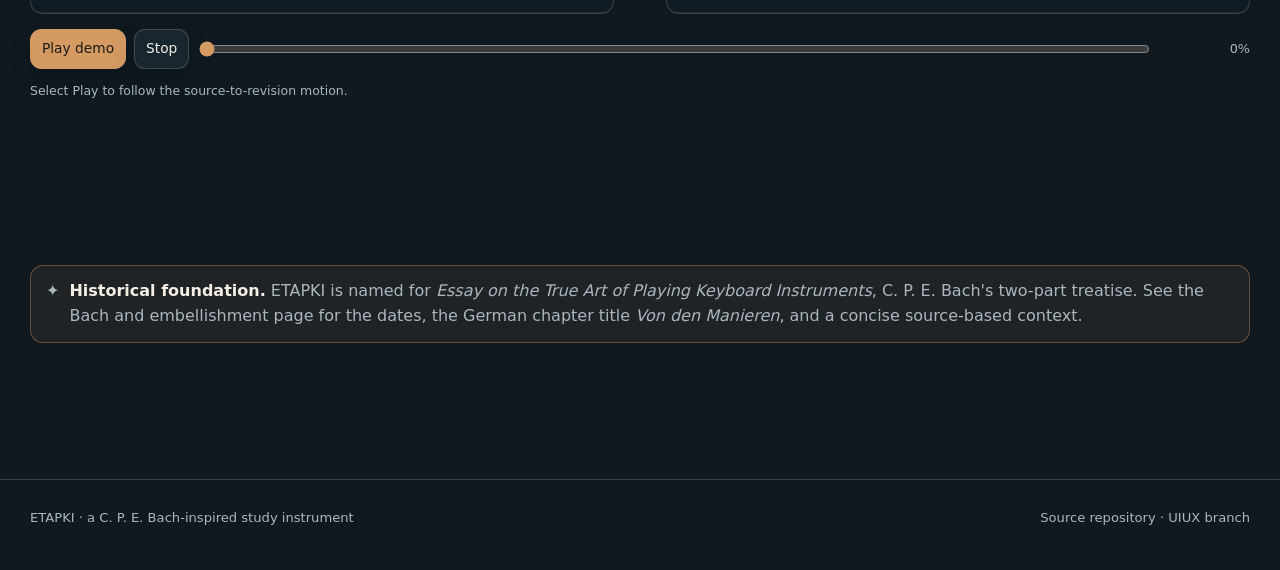
==== commit 4b7873d5: "Refresh ETAPKI public presentation" ====
--- a/ETAPKI/index.html
+++ b/ETAPKI/index.html
@@ -31,7 +31,7 @@
         <p class="lede">ETAPKI analyzes a MIDI source, identifies meaningful locations, and lets you audition traceable embellishment revisions without touching the original file.</p>
         <div class="actions"><a class="button primary" href="workspace.html">Explore workspace <span aria-hidden="true">→</span></a><a class="button" href="transformations.html">See seven families</a></div>
         <div class="hero-kicker"><span class="tag">MIDI analysis</span><span class="tag">notation-aware editing</span><span class="tag">before / after audition</span><span class="tag">validated export</span></div>
-        <p class="hero-note">A presentation site for the ETAPKI C++ application. No account, advertising, subscription, or cloud upload is required.</p>
+        <p class="hero-note">A focused desktop instrument for hearing, studying, and shaping musical detail.</p>
       </div>
       <figure class="hero-panel current-photo" aria-label="Current ETAPKI Qt workspace screenshot">
         <button class="photo-button" data-photo="assets/current/workspace-console-depth-satin.png" data-photo-caption="Current Qt workspace — Console Depth / Satin" type="button"><img src="assets/current/workspace-console-depth-satin.png" alt="Current ETAPKI Qt workspace in Console Depth Satin finish"></button>
@@ -40,7 +40,7 @@
     </section>
 
     <section class="section"><div class="container">
-      <div class="section-heading"><div><div class="eyebrow">The product contract</div><h2>Study first. Transform carefully.</h2></div><p>The website reflects the current application's verified direction without presenting backend implementation details as user-facing features.</p></div>
+      <div class="section-heading"><div><div class="eyebrow">The ETAPKI method</div><h2>Study first. Transform carefully.</h2></div><p>ETAPKI keeps the source visible, the musical decision traceable, and every transformation open to listening before it becomes a new file.</p></div>
       <div class="grid-3">
         <article class="card"><div class="card-icon">⌁</div><h3>Traceable analysis</h3><p>Choose labels, inspect evidence, and jump from a finding to its exact timeline location.</p></article>
         <article class="card"><div class="card-icon">∿</div><h3>Seven families</h3><p>Appoggiatura, compound appoggiatura, mordent, slide, snap, trill, and turn remain individually identifiable.</p></article>
@@ -49,13 +49,13 @@
     </div></section>
 
     <section class="section"><div class="container">
-      <div class="section-heading"><div><div class="eyebrow">A restrained visual language</div><h2>Professional, not promotional.</h2></div><p>The interface uses material, spacing, and evidence to establish hierarchy — not ads, conversion funnels, or SaaS language.</p></div>
-      <div class="stat-row"><div class="metric"><strong>7</strong><span>embellishment families</span></div><div class="metric"><strong>62</strong><span>analysis labels in the catalog</span></div><div class="metric"><strong>2D</strong><span>timeline fallback for every view</span></div><div class="metric"><strong>0</strong><span>accounts required</span></div></div>
+      <div class="section-heading"><div><div class="eyebrow">A considered musical workspace</div><h2>Clarity for the ear and eye.</h2></div><p>Material finishes, quiet contrast, and animated feedback keep attention on the notes, the target, and the choice of embellishment.</p></div>
+      <div class="stat-row"><div class="metric"><strong>7</strong><span>embellishment families</span></div><div class="metric"><strong>62</strong><span>analysis locations</span></div><div class="metric"><strong>2D</strong><span>piano-roll view</span></div><div class="metric"><strong>3D</strong><span>spatial view</span></div></div>
     </div></section>
 
     <section class="section"><div class="container">
-      <div class="section-heading"><div><div class="eyebrow">Current implementation surface</div><h2>From source to postview.</h2></div><p>The public site now documents the current QtScore workflow instead of showing obsolete mockup boards: import, analyze, choose, audition, revise, and export.</p></div>
-      <div class="compare current-compare"><div class="compare-panel"><h3>2D MIDI workspace</h3><button class="photo-button" data-photo="assets/current/workspace-2d.png" data-photo-caption="Current Qt 2D MIDI data view" type="button"><img src="assets/current/workspace-2d.png" alt="Current ETAPKI Qt 2D MIDI data view"></button><p>Current piano-roll analysis, target marking, source/current comparison, and transport controls.</p></div><div class="compare-arrow" aria-hidden="true">→</div><div class="compare-panel"><h3>3D MIDI workspace</h3><button class="photo-button" data-photo="assets/current/workspace-3d.png" data-photo-caption="Current Qt 3D MIDI data view" type="button"><img src="assets/current/workspace-3d.png" alt="Current ETAPKI Qt 3D MIDI data view"></button><p>Current 3D view from the same MIDI data model, with the 2D fallback preserved.</p></div></div>
+      <div class="section-heading"><div><div class="eyebrow">The ETAPKI workspace</div><h2>From source to postview.</h2></div><p>Open a source, find a musical location, choose an embellishment, and compare the result in the views that make the change easiest to understand.</p></div>
+      <div class="compare current-compare"><div class="compare-panel"><h3>2D MIDI workspace</h3><button class="photo-button" data-photo="assets/current/user-2d-midi-workspace.png" data-photo-caption="ETAPKI 2D MIDI workspace" type="button"><img src="assets/current/user-2d-midi-workspace.png" alt="ETAPKI 2D MIDI workspace with piano-roll notes and transport"></button><p>Source notes, target markers, current revision, moving playhead, scrub control, and transport.</p></div><div class="compare-arrow" aria-hidden="true">→</div><div class="compare-panel"><h3>Notation workspace</h3><button class="photo-button" data-photo="assets/current/user-notation-workspace.png" data-photo-caption="ETAPKI notation workspace" type="button"><img src="assets/current/user-notation-workspace.png" alt="ETAPKI notation workspace with score view and editing controls"></button><p>Notation view for reading, selecting, auditioning, and editing the same musical document.</p></div></div>
     </div></section>
 
     <section class="section"><div class="container">
@@ -72,7 +72,7 @@
       <div class="section-heading"><div><div class="eyebrow">Seven families · one model</div><h2>Every change stays explainable.</h2></div><p>The application records the location, family, exact variant, parameters, seed when randomized, and integrity result for each revision.</p></div>
       <div class="notation-strip"><div class="notation-panel" aria-label="Source notation example"></div><div class="notation-arrow" aria-hidden="true">→</div><div class="notation-panel revision" aria-label="Embellished notation example"></div></div>
       <div class="transport"><button class="button small primary" data-demo-play type="button" aria-pressed="false">Play demo</button><button class="button small" data-demo-stop type="button">Stop</button><input class="scrub" data-demo-scrub type="range" min="0" max="100" value="0" aria-label="Demo playhead"><span class="transport-readout" data-demo-readout>0%</span></div>
-      <p class="source-note" data-demo-status>Presentation-only visual demo. The native C++ application performs real MIDI parsing, editing, rendering, and export.</p>
+      <p class="source-note" data-demo-status>Select Play to follow the source-to-revision motion.</p>
     </div></section>
 
     <section class="section"><div class="container">
